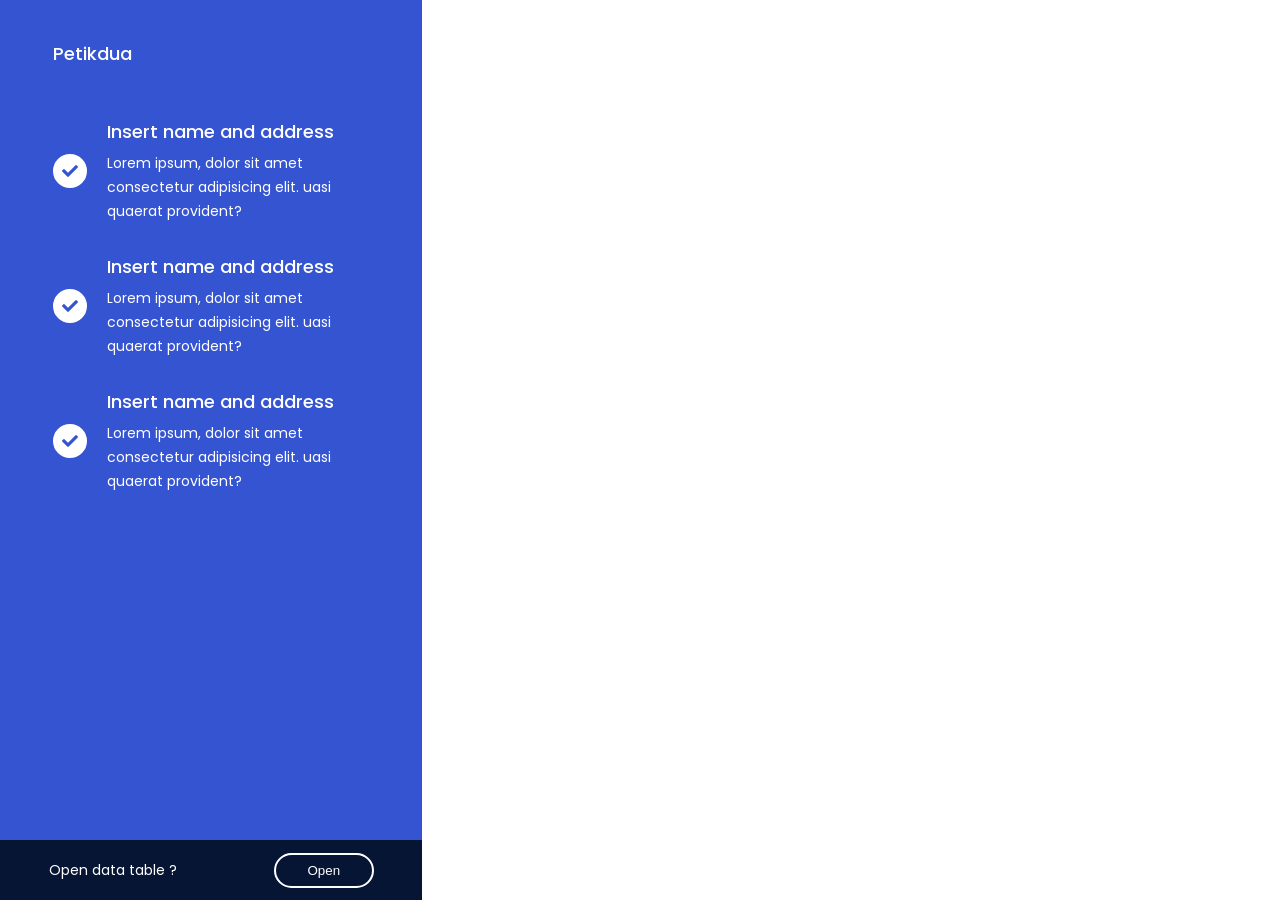
==== complete-data.html @ db5a9d05 "form html siap" ====
<!DOCTYPE html>
<html lang="en">

<head>
    <meta charset="UTF-8">
    <meta name="viewport" content="width=device-width, initial-scale=1.0">

    <link rel="stylesheet" href="assets/css/css-reset.css">
    <link rel="stylesheet" href="assets/fonts/font-awesome/css/all.min.css">
    <link rel="stylesheet" href="assets/scss/desktop-style.css">
    <link rel="stylesheet" href="assets/scss/tablet-style.css">
    <link rel="stylesheet" href="assets/scss/mobileLandscape-style.css">
    <link rel="stylesheet" href="assets/scss/mobile-style.css">
    <link rel="stylesheet" href="assets/js/aos/aos.css">

    <title>Complete Record - Petikdua</title>
</head>

<body class="completeData-page">

    <div class="completeData">

        <div class="complete-left">

            <div class="content">
                <h3>Petikdua</h3>

                <div class="line-proses">
                    <div class="item-group">
                        <div class="icon">
                            <div class="circle">
                                <i class="fa fa-check"></i>
                            </div>
                        </div>
                        <div class="text">
                            <h4>Insert name and address</h4>
                            <p>Lorem ipsum, dolor sit amet consectetur adipisicing elit. uasi quaerat provident?</p>
                        </div>
                    </div>
                    <div class="item-group">
                        <div class="icon">
                            <div class="circle">
                                <i class="fa fa-check"></i>
                            </div>
                        </div>
                        <div class="text">
                            <h4>Insert name and address</h4>
                            <p>Lorem ipsum, dolor sit amet consectetur adipisicing elit. uasi quaerat provident?</p>
                        </div>
                    </div>
                    <div class="item-group">
                        <div class="icon">
                            <div class="circle">
                                <i class="fa fa-check"></i>
                            </div>
                        </div>
                        <div class="text">
                            <h4>Insert name and address</h4>
                            <p>Lorem ipsum, dolor sit amet consectetur adipisicing elit. uasi quaerat provident?</p>
                        </div>
                    </div>
                </div>
            </div>

            <div class="footer">
                <div class="footer-text">
                    <h4>Open data table ?</h4>
                </div>
                <div class="footer-button">
                    <button>Open</button>
                </div>
            </div>
        </div>
        <div class="complete-right">
            <form class="container container2" action="" method="POST">
                <section class="form form-1">
                    <div class="content">
                        <div class="image">
                            <img src="./assets/images/start-form.png" alt="">
                        </div>
                        <h2>Launch Insert Form</h2>
                        <p>Lorem ipsum dolor sit amet consectetur adipisicing elit. Vitae alias accusantium atque
                            perspiciatis quae est veniam iusto laboriosam. Perspiciatis!</p>
                        <button class="btn-start">Get Start!</button>
                    </div>
                </section>

                <section class="form form-2">
                    <div class="content">
                        <h2>My Biodata</h2>
                        <p>Lorem ipsum dolor sit amet consectetur adipisicing elit. Perspiciatis!</p>

                        <div class="form-biodata">
                            <div class="row">
                                <div class="col-6">
                                    <div class="form-group">
                                        <label for="">First Name</label>
                                        <input type="text">
                                    </div>
                                </div>
                                <div class="col-6">
                                    <div class="form-group">
                                        <label for="">Last Name</label>
                                        <input type="text">
                                    </div>
                                </div>
                            </div>
                            <div class="row">
                                <div class="col-6">
                                    <div class="form-group">
                                        <label for="">University</label>
                                        <input type="text">
                                    </div>
                                </div>
                                <div class="col-6">
                                    <div class="form-group">
                                        <label for="">Major</label>
                                        <input type="text">
                                    </div>
                                </div>
                            </div>
                            <div class="row">
                                <div class="col-6">
                                    <div class="form-group">
                                        <label for="">Place of birth</label>
                                        <input type="text">
                                    </div>
                                </div>
                                <div class="col-6">
                                    <div class="form-group">
                                        <label for="">Date of birth</label>
                                        <input type="date">
                                    </div>
                                </div>
                            </div>
                            <div class="row">
                                <div class="col-6">
                                    <div class="form-group">
                                        <label for="">Gender</label>
                                        <select name="" id="">
                                            <option value="">Male</option>
                                            <option value="">Female</option>
                                        </select>
                                    </div>
                                </div>
                                <div class="col-6">
                                    <div class="form-group">
                                        <label for="">Zip Code</label>
                                        <input type="number">
                                    </div>
                                </div>
                            </div>
                            <div class="row">
                                <div class="col-12">
                                    <div class="form-group">
                                        <label for="">Address</label>
                                        <textarea name="" id="" cols="30" rows="4"></textarea>
                                    </div>
                                </div>
                            </div>
                        </div>
                    </div>
                </section>

                <section class="form form-1">
                    <div class="content">
                        <div class="image">
                            <img src="./assets/images/form-1.png" alt="">
                        </div>
                        <h2>Okey, Last Step!</h2>
                        <p>Lorem ipsum dolor sit amet consectetur adipisicing elit. Vitae alias accusantium atque
                            perspiciatis quae est veniam iusto laboriosam. Perspiciatis!</p>
                        <button class="btn-submit" name="submit">SUBMIT</button>
                    </div>
                </section>
            </form>
        </div>

    </div>

    <script src="assets/js/aos/aos.js"></script>
    <script>AOS.init()</script>
    <script src="assets/js/jquery-3.5.1.min.js"></script>
    <script src="assets/js/style.js"></script>
</body>

</html>
---- assets/fonts/font-awesome/css/all.min.css ----
.fa,
.fab,
.fad,
.fal,
.far,
.fas {
    -moz-osx-font-smoothing: grayscale;
    -webkit-font-smoothing: antialiased;
    display: inline-block;
    font-style: normal;
    font-variant: normal;
    text-rendering: auto;
    line-height: 1
}

.fa-lg {
    font-size: 1.33333em;
    line-height: .75em;
    vertical-align: -.0667em
}

.fa-xs {
    font-size: .75em
}

.fa-sm {
    font-size: .875em
}

.fa-1x {
    font-size: 1em
}

.fa-2x {
    font-size: 2em
}

.fa-3x {
    font-size: 3em
}

.fa-4x {
    font-size: 4em
}

.fa-5x {
    font-size: 5em
}

.fa-6x {
    font-size: 6em
}

.fa-7x {
    font-size: 7em
}

.fa-8x {
    font-size: 8em
}

.fa-9x {
    font-size: 9em
}

.fa-10x {
    font-size: 10em
}

.fa-fw {
    text-align: center;
    width: 1.25em
}

.fa-ul {
    list-style-type: none;
    margin-left: 2.5em;
    padding-left: 0
}

.fa-ul>li {
    position: relative
}

.fa-li {
    left: -2em;
    position: absolute;
    text-align: center;
    width: 2em;
    line-height: inherit
}

.fa-border {
    border: .08em solid #eee;
    border-radius: .1em;
    padding: .2em .25em .15em
}

.fa-pull-left {
    float: left
}

.fa-pull-right {
    float: right
}

.fa.fa-pull-left,
.fab.fa-pull-left,
.fal.fa-pull-left,
.far.fa-pull-left,
.fas.fa-pull-left {
    margin-right: .3em
}

.fa.fa-pull-right,
.fab.fa-pull-right,
.fal.fa-pull-right,
.far.fa-pull-right,
.fas.fa-pull-right {
    margin-left: .3em
}

.fa-spin {
    -webkit-animation: fa-spin 2s linear infinite;
    animation: fa-spin 2s linear infinite
}

.fa-pulse {
    -webkit-animation: fa-spin 1s steps(8) infinite;
    animation: fa-spin 1s steps(8) infinite
}

@-webkit-keyframes fa-spin {
    0% {
        -webkit-transform: rotate(0deg);
        transform: rotate(0deg)
    }

    to {
        -webkit-transform: rotate(1turn);
        transform: rotate(1turn)
    }
}

@keyframes fa-spin {
    0% {
        -webkit-transform: rotate(0deg);
        transform: rotate(0deg)
    }

    to {
        -webkit-transform: rotate(1turn);
        transform: rotate(1turn)
    }
}

.fa-rotate-90 {
    -ms-filter: "progid:DXImageTransform.Microsoft.BasicImage(rotation=1)";
    -webkit-transform: rotate(90deg);
    transform: rotate(90deg)
}

.fa-rotate-180 {
    -ms-filter: "progid:DXImageTransform.Microsoft.BasicImage(rotation=2)";
    -webkit-transform: rotate(180deg);
    transform: rotate(180deg)
}

.fa-rotate-270 {
    -ms-filter: "progid:DXImageTransform.Microsoft.BasicImage(rotation=3)";
    -webkit-transform: rotate(270deg);
    transform: rotate(270deg)
}

.fa-flip-horizontal {
    -ms-filter: "progid:DXImageTransform.Microsoft.BasicImage(rotation=0, mirror=1)";
    -webkit-transform: scaleX(-1);
    transform: scaleX(-1)
}

.fa-flip-vertical {
    -webkit-transform: scaleY(-1);
    transform: scaleY(-1)
}

.fa-flip-both,
.fa-flip-horizontal.fa-flip-vertical,
.fa-flip-vertical {
    -ms-filter: "progid:DXImageTransform.Microsoft.BasicImage(rotation=2, mirror=1)"
}

.fa-flip-both,
.fa-flip-horizontal.fa-flip-vertical {
    -webkit-transform: scale(-1);
    transform: scale(-1)
}

:root .fa-flip-both,
:root .fa-flip-horizontal,
:root .fa-flip-vertical,
:root .fa-rotate-90,
:root .fa-rotate-180,
:root .fa-rotate-270 {
    -webkit-filter: none;
    filter: none
}

.fa-stack {
    display: inline-block;
    height: 2em;
    line-height: 2em;
    position: relative;
    vertical-align: middle;
    width: 2.5em
}

.fa-stack-1x,
.fa-stack-2x {
    left: 0;
    position: absolute;
    text-align: center;
    width: 100%
}

.fa-stack-1x {
    line-height: inherit
}

.fa-stack-2x {
    font-size: 2em
}

.fa-inverse {
    color: #fff
}

.fa-500px:before {
    content: "\f26e"
}

.fa-accessible-icon:before {
    content: "\f368"
}

.fa-accusoft:before {
    content: "\f369"
}

.fa-acquisitions-incorporated:before {
    content: "\f6af"
}

.fa-ad:before {
    content: "\f641"
}

.fa-address-book:before {
    content: "\f2b9"
}

.fa-address-card:before {
    content: "\f2bb"
}

.fa-adjust:before {
    content: "\f042"
}

.fa-adn:before {
    content: "\f170"
}

.fa-adversal:before {
    content: "\f36a"
}

.fa-affiliatetheme:before {
    content: "\f36b"
}

.fa-air-freshener:before {
    content: "\f5d0"
}

.fa-airbnb:before {
    content: "\f834"
}

.fa-algolia:before {
    content: "\f36c"
}

.fa-align-center:before {
    content: "\f037"
}

.fa-align-justify:before {
    content: "\f039"
}

.fa-align-left:before {
    content: "\f036"
}

.fa-align-right:before {
    content: "\f038"
}

.fa-alipay:before {
    content: "\f642"
}

.fa-allergies:before {
    content: "\f461"
}

.fa-amazon:before {
    content: "\f270"
}

.fa-amazon-pay:before {
    content: "\f42c"
}

.fa-ambulance:before {
    content: "\f0f9"
}

.fa-american-sign-language-interpreting:before {
    content: "\f2a3"
}

.fa-amilia:before {
    content: "\f36d"
}

.fa-anchor:before {
    content: "\f13d"
}

.fa-android:before {
    content: "\f17b"
}

.fa-angellist:before {
    content: "\f209"
}

.fa-angle-double-down:before {
    content: "\f103"
}

.fa-angle-double-left:before {
    content: "\f100"
}

.fa-angle-double-right:before {
    content: "\f101"
}

.fa-angle-double-up:before {
    content: "\f102"
}

.fa-angle-down:before {
    content: "\f107"
}

.fa-angle-left:before {
    content: "\f104"
}

.fa-angle-right:before {
    content: "\f105"
}

.fa-angle-up:before {
    content: "\f106"
}

.fa-angry:before {
    content: "\f556"
}

.fa-angrycreative:before {
    content: "\f36e"
}

.fa-angular:before {
    content: "\f420"
}

.fa-ankh:before {
    content: "\f644"
}

.fa-app-store:before {
    content: "\f36f"
}

.fa-app-store-ios:before {
    content: "\f370"
}

.fa-apper:before {
    content: "\f371"
}

.fa-apple:before {
    content: "\f179"
}

.fa-apple-alt:before {
    content: "\f5d1"
}

.fa-apple-pay:before {
    content: "\f415"
}

.fa-archive:before {
    content: "\f187"
}

.fa-archway:before {
    content: "\f557"
}

.fa-arrow-alt-circle-down:before {
    content: "\f358"
}

.fa-arrow-alt-circle-left:before {
    content: "\f359"
}

.fa-arrow-alt-circle-right:before {
    content: "\f35a"
}

.fa-arrow-alt-circle-up:before {
    content: "\f35b"
}

.fa-arrow-circle-down:before {
    content: "\f0ab"
}

.fa-arrow-circle-left:before {
    content: "\f0a8"
}

.fa-arrow-circle-right:before {
    content: "\f0a9"
}

.fa-arrow-circle-up:before {
    content: "\f0aa"
}

.fa-arrow-down:before {
    content: "\f063"
}

.fa-arrow-left:before {
    content: "\f060"
}

.fa-arrow-right:before {
    content: "\f061"
}

.fa-arrow-up:before {
    content: "\f062"
}

.fa-arrows-alt:before {
    content: "\f0b2"
}

.fa-arrows-alt-h:before {
    content: "\f337"
}

.fa-arrows-alt-v:before {
    content: "\f338"
}

.fa-artstation:before {
    content: "\f77a"
}

.fa-assistive-listening-systems:before {
    content: "\f2a2"
}

.fa-asterisk:before {
    content: "\f069"
}

.fa-asymmetrik:before {
    content: "\f372"
}

.fa-at:before {
    content: "\f1fa"
}

.fa-atlas:before {
    content: "\f558"
}

.fa-atlassian:before {
    content: "\f77b"
}

.fa-atom:before {
    content: "\f5d2"
}

.fa-audible:before {
    content: "\f373"
}

.fa-audio-description:before {
    content: "\f29e"
}

.fa-autoprefixer:before {
    content: "\f41c"
}

.fa-avianex:before {
    content: "\f374"
}

.fa-aviato:before {
    content: "\f421"
}

.fa-award:before {
    content: "\f559"
}

.fa-aws:before {
    content: "\f375"
}

.fa-baby:before {
    content: "\f77c"
}

.fa-baby-carriage:before {
    content: "\f77d"
}

.fa-backspace:before {
    content: "\f55a"
}

.fa-backward:before {
    content: "\f04a"
}

.fa-bacon:before {
    content: "\f7e5"
}

.fa-bacteria:before {
    content: "\e059"
}

.fa-bacterium:before {
    content: "\e05a"
}

.fa-bahai:before {
    content: "\f666"
}

.fa-balance-scale:before {
    content: "\f24e"
}

.fa-balance-scale-left:before {
    content: "\f515"
}

.fa-balance-scale-right:before {
    content: "\f516"
}

.fa-ban:before {
    content: "\f05e"
}

.fa-band-aid:before {
    content: "\f462"
}

.fa-bandcamp:before {
    content: "\f2d5"
}

.fa-barcode:before {
    content: "\f02a"
}

.fa-bars:before {
    content: "\f0c9"
}

.fa-baseball-ball:before {
    content: "\f433"
}

.fa-basketball-ball:before {
    content: "\f434"
}

.fa-bath:before {
    content: "\f2cd"
}

.fa-battery-empty:before {
    content: "\f244"
}

.fa-battery-full:before {
    content: "\f240"
}

.fa-battery-half:before {
    content: "\f242"
}

.fa-battery-quarter:before {
    content: "\f243"
}

.fa-battery-three-quarters:before {
    content: "\f241"
}

.fa-battle-net:before {
    content: "\f835"
}

.fa-bed:before {
    content: "\f236"
}

.fa-beer:before {
    content: "\f0fc"
}

.fa-behance:before {
    content: "\f1b4"
}

.fa-behance-square:before {
    content: "\f1b5"
}

.fa-bell:before {
    content: "\f0f3"
}

.fa-bell-slash:before {
    content: "\f1f6"
}

.fa-bezier-curve:before {
    content: "\f55b"
}

.fa-bible:before {
    content: "\f647"
}

.fa-bicycle:before {
    content: "\f206"
}

.fa-biking:before {
    content: "\f84a"
}

.fa-bimobject:before {
    content: "\f378"
}

.fa-binoculars:before {
    content: "\f1e5"
}

.fa-biohazard:before {
    content: "\f780"
}

.fa-birthday-cake:before {
    content: "\f1fd"
}

.fa-bitbucket:before {
    content: "\f171"
}

.fa-bitcoin:before {
    content: "\f379"
}

.fa-bity:before {
    content: "\f37a"
}

.fa-black-tie:before {
    content: "\f27e"
}

.fa-blackberry:before {
    content: "\f37b"
}

.fa-blender:before {
    content: "\f517"
}

.fa-blender-phone:before {
    content: "\f6b6"
}

.fa-blind:before {
    content: "\f29d"
}

.fa-blog:before {
    content: "\f781"
}

.fa-blogger:before {
    content: "\f37c"
}

.fa-blogger-b:before {
    content: "\f37d"
}

.fa-bluetooth:before {
    content: "\f293"
}

.fa-bluetooth-b:before {
    content: "\f294"
}

.fa-bold:before {
    content: "\f032"
}

.fa-bolt:before {
    content: "\f0e7"
}

.fa-bomb:before {
    content: "\f1e2"
}

.fa-bone:before {
    content: "\f5d7"
}

.fa-bong:before {
    content: "\f55c"
}

.fa-book:before {
    content: "\f02d"
}

.fa-book-dead:before {
    content: "\f6b7"
}

.fa-book-medical:before {
    content: "\f7e6"
}

.fa-book-open:before {
    content: "\f518"
}

.fa-book-reader:before {
    content: "\f5da"
}

.fa-bookmark:before {
    content: "\f02e"
}

.fa-bootstrap:before {
    content: "\f836"
}

.fa-border-all:before {
    content: "\f84c"
}

.fa-border-none:before {
    content: "\f850"
}

.fa-border-style:before {
    content: "\f853"
}

.fa-bowling-ball:before {
    content: "\f436"
}

.fa-box:before {
    content: "\f466"
}

.fa-box-open:before {
    content: "\f49e"
}

.fa-box-tissue:before {
    content: "\e05b"
}

.fa-boxes:before {
    content: "\f468"
}

.fa-braille:before {
    content: "\f2a1"
}

.fa-brain:before {
    content: "\f5dc"
}

.fa-bread-slice:before {
    content: "\f7ec"
}

.fa-briefcase:before {
    content: "\f0b1"
}

.fa-briefcase-medical:before {
    content: "\f469"
}

.fa-broadcast-tower:before {
    content: "\f519"
}

.fa-broom:before {
    content: "\f51a"
}

.fa-brush:before {
    content: "\f55d"
}

.fa-btc:before {
    content: "\f15a"
}

.fa-buffer:before {
    content: "\f837"
}

.fa-bug:before {
    content: "\f188"
}

.fa-building:before {
    content: "\f1ad"
}

.fa-bullhorn:before {
    content: "\f0a1"
}

.fa-bullseye:before {
    content: "\f140"
}

.fa-burn:before {
    content: "\f46a"
}

.fa-buromobelexperte:before {
    content: "\f37f"
}

.fa-bus:before {
    content: "\f207"
}

.fa-bus-alt:before {
    content: "\f55e"
}

.fa-business-time:before {
    content: "\f64a"
}

.fa-buy-n-large:before {
    content: "\f8a6"
}

.fa-buysellads:before {
    content: "\f20d"
}

.fa-calculator:before {
    content: "\f1ec"
}

.fa-calendar:before {
    content: "\f133"
}

.fa-calendar-alt:before {
    content: "\f073"
}

.fa-calendar-check:before {
    content: "\f274"
}

.fa-calendar-day:before {
    content: "\f783"
}

.fa-calendar-minus:before {
    content: "\f272"
}

.fa-calendar-plus:before {
    content: "\f271"
}

.fa-calendar-times:before {
    content: "\f273"
}

.fa-calendar-week:before {
    content: "\f784"
}

.fa-camera:before {
    content: "\f030"
}

.fa-camera-retro:before {
    content: "\f083"
}

.fa-campground:before {
    content: "\f6bb"
}

.fa-canadian-maple-leaf:before {
    content: "\f785"
}

.fa-candy-cane:before {
    content: "\f786"
}

.fa-cannabis:before {
    content: "\f55f"
}

.fa-capsules:before {
    content: "\f46b"
}

.fa-car:before {
    content: "\f1b9"
}

.fa-car-alt:before {
    content: "\f5de"
}

.fa-car-battery:before {
    content: "\f5df"
}

.fa-car-crash:before {
    content: "\f5e1"
}

.fa-car-side:before {
    content: "\f5e4"
}

.fa-caravan:before {
    content: "\f8ff"
}

.fa-caret-down:before {
    content: "\f0d7"
}

.fa-caret-left:before {
    content: "\f0d9"
}

.fa-caret-right:before {
    content: "\f0da"
}

.fa-caret-square-down:before {
    content: "\f150"
}

.fa-caret-square-left:before {
    content: "\f191"
}

.fa-caret-square-right:before {
    content: "\f152"
}

.fa-caret-square-up:before {
    content: "\f151"
}

.fa-caret-up:before {
    content: "\f0d8"
}

.fa-carrot:before {
    content: "\f787"
}

.fa-cart-arrow-down:before {
    content: "\f218"
}

.fa-cart-plus:before {
    content: "\f217"
}

.fa-cash-register:before {
    content: "\f788"
}

.fa-cat:before {
    content: "\f6be"
}

.fa-cc-amazon-pay:before {
    content: "\f42d"
}

.fa-cc-amex:before {
    content: "\f1f3"
}

.fa-cc-apple-pay:before {
    content: "\f416"
}

.fa-cc-diners-club:before {
    content: "\f24c"
}

.fa-cc-discover:before {
    content: "\f1f2"
}

.fa-cc-jcb:before {
    content: "\f24b"
}

.fa-cc-mastercard:before {
    content: "\f1f1"
}

.fa-cc-paypal:before {
    content: "\f1f4"
}

.fa-cc-stripe:before {
    content: "\f1f5"
}

.fa-cc-visa:before {
    content: "\f1f0"
}

.fa-centercode:before {
    content: "\f380"
}

.fa-centos:before {
    content: "\f789"
}

.fa-certificate:before {
    content: "\f0a3"
}

.fa-chair:before {
    content: "\f6c0"
}

.fa-chalkboard:before {
    content: "\f51b"
}

.fa-chalkboard-teacher:before {
    content: "\f51c"
}

.fa-charging-station:before {
    content: "\f5e7"
}

.fa-chart-area:before {
    content: "\f1fe"
}

.fa-chart-bar:before {
    content: "\f080"
}

.fa-chart-line:before {
    content: "\f201"
}

.fa-chart-pie:before {
    content: "\f200"
}

.fa-check:before {
    content: "\f00c"
}

.fa-check-circle:before {
    content: "\f058"
}

.fa-check-double:before {
    content: "\f560"
}

.fa-check-square:before {
    content: "\f14a"
}

.fa-cheese:before {
    content: "\f7ef"
}

.fa-chess:before {
    content: "\f439"
}

.fa-chess-bishop:before {
    content: "\f43a"
}

.fa-chess-board:before {
    content: "\f43c"
}

.fa-chess-king:before {
    content: "\f43f"
}

.fa-chess-knight:before {
    content: "\f441"
}

.fa-chess-pawn:before {
    content: "\f443"
}

.fa-chess-queen:before {
    content: "\f445"
}

.fa-chess-rook:before {
    content: "\f447"
}

.fa-chevron-circle-down:before {
    content: "\f13a"
}

.fa-chevron-circle-left:before {
    content: "\f137"
}

.fa-chevron-circle-right:before {
    content: "\f138"
}

.fa-chevron-circle-up:before {
    content: "\f139"
}

.fa-chevron-down:before {
    content: "\f078"
}

.fa-chevron-left:before {
    content: "\f053"
}

.fa-chevron-right:before {
    content: "\f054"
}

.fa-chevron-up:before {
    content: "\f077"
}

.fa-child:before {
    content: "\f1ae"
}

.fa-chrome:before {
    content: "\f268"
}

.fa-chromecast:before {
    content: "\f838"
}

.fa-church:before {
    content: "\f51d"
}

.fa-circle:before {
    content: "\f111"
}

.fa-circle-notch:before {
    content: "\f1ce"
}

.fa-city:before {
    content: "\f64f"
}

.fa-clinic-medical:before {
    content: "\f7f2"
}

.fa-clipboard:before {
    content: "\f328"
}

.fa-clipboard-check:before {
    content: "\f46c"
}

.fa-clipboard-list:before {
    content: "\f46d"
}

.fa-clock:before {
    content: "\f017"
}

.fa-clone:before {
    content: "\f24d"
}

.fa-closed-captioning:before {
    content: "\f20a"
}

.fa-cloud:before {
    content: "\f0c2"
}

.fa-cloud-download-alt:before {
    content: "\f381"
}

.fa-cloud-meatball:before {
    content: "\f73b"
}

.fa-cloud-moon:before {
    content: "\f6c3"
}

.fa-cloud-moon-rain:before {
    content: "\f73c"
}

.fa-cloud-rain:before {
    content: "\f73d"
}

.fa-cloud-showers-heavy:before {
    content: "\f740"
}

.fa-cloud-sun:before {
    content: "\f6c4"
}

.fa-cloud-sun-rain:before {
    content: "\f743"
}

.fa-cloud-upload-alt:before {
    content: "\f382"
}

.fa-cloudflare:before {
    content: "\e07d"
}

.fa-cloudscale:before {
    content: "\f383"
}

.fa-cloudsmith:before {
    content: "\f384"
}

.fa-cloudversify:before {
    content: "\f385"
}

.fa-cocktail:before {
    content: "\f561"
}

.fa-code:before {
    content: "\f121"
}

.fa-code-branch:before {
    content: "\f126"
}

.fa-codepen:before {
    content: "\f1cb"
}

.fa-codiepie:before {
    content: "\f284"
}

.fa-coffee:before {
    content: "\f0f4"
}

.fa-cog:before {
    content: "\f013"
}

.fa-cogs:before {
    content: "\f085"
}

.fa-coins:before {
    content: "\f51e"
}

.fa-columns:before {
    content: "\f0db"
}

.fa-comment:before {
    content: "\f075"
}

.fa-comment-alt:before {
    content: "\f27a"
}

.fa-comment-dollar:before {
    content: "\f651"
}

.fa-comment-dots:before {
    content: "\f4ad"
}

.fa-comment-medical:before {
    content: "\f7f5"
}

.fa-comment-slash:before {
    content: "\f4b3"
}

.fa-comments:before {
    content: "\f086"
}

.fa-comments-dollar:before {
    content: "\f653"
}

.fa-compact-disc:before {
    content: "\f51f"
}

.fa-compass:before {
    content: "\f14e"
}

.fa-compress:before {
    content: "\f066"
}

.fa-compress-alt:before {
    content: "\f422"
}

.fa-compress-arrows-alt:before {
    content: "\f78c"
}

.fa-concierge-bell:before {
    content: "\f562"
}

.fa-confluence:before {
    content: "\f78d"
}

.fa-connectdevelop:before {
    content: "\f20e"
}

.fa-contao:before {
    content: "\f26d"
}

.fa-cookie:before {
    content: "\f563"
}

.fa-cookie-bite:before {
    content: "\f564"
}

.fa-copy:before {
    content: "\f0c5"
}

.fa-copyright:before {
    content: "\f1f9"
}

.fa-cotton-bureau:before {
    content: "\f89e"
}

.fa-couch:before {
    content: "\f4b8"
}

.fa-cpanel:before {
    content: "\f388"
}

.fa-creative-commons:before {
    content: "\f25e"
}

.fa-creative-commons-by:before {
    content: "\f4e7"
}

.fa-creative-commons-nc:before {
    content: "\f4e8"
}

.fa-creative-commons-nc-eu:before {
    content: "\f4e9"
}

.fa-creative-commons-nc-jp:before {
    content: "\f4ea"
}

.fa-creative-commons-nd:before {
    content: "\f4eb"
}

.fa-creative-commons-pd:before {
    content: "\f4ec"
}

.fa-creative-commons-pd-alt:before {
    content: "\f4ed"
}

.fa-creative-commons-remix:before {
    content: "\f4ee"
}

.fa-creative-commons-sa:before {
    content: "\f4ef"
}

.fa-creative-commons-sampling:before {
    content: "\f4f0"
}

.fa-creative-commons-sampling-plus:before {
    content: "\f4f1"
}

.fa-creative-commons-share:before {
    content: "\f4f2"
}

.fa-creative-commons-zero:before {
    content: "\f4f3"
}

.fa-credit-card:before {
    content: "\f09d"
}

.fa-critical-role:before {
    content: "\f6c9"
}

.fa-crop:before {
    content: "\f125"
}

.fa-crop-alt:before {
    content: "\f565"
}

.fa-cross:before {
    content: "\f654"
}

.fa-crosshairs:before {
    content: "\f05b"
}

.fa-crow:before {
    content: "\f520"
}

.fa-crown:before {
    content: "\f521"
}

.fa-crutch:before {
    content: "\f7f7"
}

.fa-css3:before {
    content: "\f13c"
}

.fa-css3-alt:before {
    content: "\f38b"
}

.fa-cube:before {
    content: "\f1b2"
}

.fa-cubes:before {
    content: "\f1b3"
}

.fa-cut:before {
    content: "\f0c4"
}

.fa-cuttlefish:before {
    content: "\f38c"
}

.fa-d-and-d:before {
    content: "\f38d"
}

.fa-d-and-d-beyond:before {
    content: "\f6ca"
}

.fa-dailymotion:before {
    content: "\e052"
}

.fa-dashcube:before {
    content: "\f210"
}

.fa-database:before {
    content: "\f1c0"
}

.fa-deaf:before {
    content: "\f2a4"
}

.fa-deezer:before {
    content: "\e077"
}

.fa-delicious:before {
    content: "\f1a5"
}

.fa-democrat:before {
    content: "\f747"
}

.fa-deploydog:before {
    content: "\f38e"
}

.fa-deskpro:before {
    content: "\f38f"
}

.fa-desktop:before {
    content: "\f108"
}

.fa-dev:before {
    content: "\f6cc"
}

.fa-deviantart:before {
    content: "\f1bd"
}

.fa-dharmachakra:before {
    content: "\f655"
}

.fa-dhl:before {
    content: "\f790"
}

.fa-diagnoses:before {
    content: "\f470"
}

.fa-diaspora:before {
    content: "\f791"
}

.fa-dice:before {
    content: "\f522"
}

.fa-dice-d20:before {
    content: "\f6cf"
}

.fa-dice-d6:before {
    content: "\f6d1"
}

.fa-dice-five:before {
    content: "\f523"
}

.fa-dice-four:before {
    content: "\f524"
}

.fa-dice-one:before {
    content: "\f525"
}

.fa-dice-six:before {
    content: "\f526"
}

.fa-dice-three:before {
    content: "\f527"
}

.fa-dice-two:before {
    content: "\f528"
}

.fa-digg:before {
    content: "\f1a6"
}

.fa-digital-ocean:before {
    content: "\f391"
}

.fa-digital-tachograph:before {
    content: "\f566"
}

.fa-directions:before {
    content: "\f5eb"
}

.fa-discord:before {
    content: "\f392"
}

.fa-discourse:before {
    content: "\f393"
}

.fa-disease:before {
    content: "\f7fa"
}

.fa-divide:before {
    content: "\f529"
}

.fa-dizzy:before {
    content: "\f567"
}

.fa-dna:before {
    content: "\f471"
}

.fa-dochub:before {
    content: "\f394"
}

.fa-docker:before {
    content: "\f395"
}

.fa-dog:before {
    content: "\f6d3"
}

.fa-dollar-sign:before {
    content: "\f155"
}

.fa-dolly:before {
    content: "\f472"
}

.fa-dolly-flatbed:before {
    content: "\f474"
}

.fa-donate:before {
    content: "\f4b9"
}

.fa-door-closed:before {
    content: "\f52a"
}

.fa-door-open:before {
    content: "\f52b"
}

.fa-dot-circle:before {
    content: "\f192"
}

.fa-dove:before {
    content: "\f4ba"
}

.fa-download:before {
    content: "\f019"
}

.fa-draft2digital:before {
    content: "\f396"
}

.fa-drafting-compass:before {
    content: "\f568"
}

.fa-dragon:before {
    content: "\f6d5"
}

.fa-draw-polygon:before {
    content: "\f5ee"
}

.fa-dribbble:before {
    content: "\f17d"
}

.fa-dribbble-square:before {
    content: "\f397"
}

.fa-dropbox:before {
    content: "\f16b"
}

.fa-drum:before {
    content: "\f569"
}

.fa-drum-steelpan:before {
    content: "\f56a"
}

.fa-drumstick-bite:before {
    content: "\f6d7"
}

.fa-drupal:before {
    content: "\f1a9"
}

.fa-dumbbell:before {
    content: "\f44b"
}

.fa-dumpster:before {
    content: "\f793"
}

.fa-dumpster-fire:before {
    content: "\f794"
}

.fa-dungeon:before {
    content: "\f6d9"
}

.fa-dyalog:before {
    content: "\f399"
}

.fa-earlybirds:before {
    content: "\f39a"
}

.fa-ebay:before {
    content: "\f4f4"
}

.fa-edge:before {
    content: "\f282"
}

.fa-edge-legacy:before {
    content: "\e078"
}

.fa-edit:before {
    content: "\f044"
}

.fa-egg:before {
    content: "\f7fb"
}

.fa-eject:before {
    content: "\f052"
}

.fa-elementor:before {
    content: "\f430"
}

.fa-ellipsis-h:before {
    content: "\f141"
}

.fa-ellipsis-v:before {
    content: "\f142"
}

.fa-ello:before {
    content: "\f5f1"
}

.fa-ember:before {
    content: "\f423"
}

.fa-empire:before {
    content: "\f1d1"
}

.fa-envelope:before {
    content: "\f0e0"
}

.fa-envelope-open:before {
    content: "\f2b6"
}

.fa-envelope-open-text:before {
    content: "\f658"
}

.fa-envelope-square:before {
    content: "\f199"
}

.fa-envira:before {
    content: "\f299"
}

.fa-equals:before {
    content: "\f52c"
}

.fa-eraser:before {
    content: "\f12d"
}

.fa-erlang:before {
    content: "\f39d"
}

.fa-ethereum:before {
    content: "\f42e"
}

.fa-ethernet:before {
    content: "\f796"
}

.fa-etsy:before {
    content: "\f2d7"
}

.fa-euro-sign:before {
    content: "\f153"
}

.fa-evernote:before {
    content: "\f839"
}

.fa-exchange-alt:before {
    content: "\f362"
}

.fa-exclamation:before {
    content: "\f12a"
}

.fa-exclamation-circle:before {
    content: "\f06a"
}

.fa-exclamation-triangle:before {
    content: "\f071"
}

.fa-expand:before {
    content: "\f065"
}

.fa-expand-alt:before {
    content: "\f424"
}

.fa-expand-arrows-alt:before {
    content: "\f31e"
}

.fa-expeditedssl:before {
    content: "\f23e"
}

.fa-external-link-alt:before {
    content: "\f35d"
}

.fa-external-link-square-alt:before {
    content: "\f360"
}

.fa-eye:before {
    content: "\f06e"
}

.fa-eye-dropper:before {
    content: "\f1fb"
}

.fa-eye-slash:before {
    content: "\f070"
}

.fa-facebook:before {
    content: "\f09a"
}

.fa-facebook-f:before {
    content: "\f39e"
}

.fa-facebook-messenger:before {
    content: "\f39f"
}

.fa-facebook-square:before {
    content: "\f082"
}

.fa-fan:before {
    content: "\f863"
}

.fa-fantasy-flight-games:before {
    content: "\f6dc"
}

.fa-fast-backward:before {
    content: "\f049"
}

.fa-fast-forward:before {
    content: "\f050"
}

.fa-faucet:before {
    content: "\e005"
}

.fa-fax:before {
    content: "\f1ac"
}

.fa-feather:before {
    content: "\f52d"
}

.fa-feather-alt:before {
    content: "\f56b"
}

.fa-fedex:before {
    content: "\f797"
}

.fa-fedora:before {
    content: "\f798"
}

.fa-female:before {
    content: "\f182"
}

.fa-fighter-jet:before {
    content: "\f0fb"
}

.fa-figma:before {
    content: "\f799"
}

.fa-file:before {
    content: "\f15b"
}

.fa-file-alt:before {
    content: "\f15c"
}

.fa-file-archive:before {
    content: "\f1c6"
}

.fa-file-audio:before {
    content: "\f1c7"
}

.fa-file-code:before {
    content: "\f1c9"
}

.fa-file-contract:before {
    content: "\f56c"
}

.fa-file-csv:before {
    content: "\f6dd"
}

.fa-file-download:before {
    content: "\f56d"
}

.fa-file-excel:before {
    content: "\f1c3"
}

.fa-file-export:before {
    content: "\f56e"
}

.fa-file-image:before {
    content: "\f1c5"
}

.fa-file-import:before {
    content: "\f56f"
}

.fa-file-invoice:before {
    content: "\f570"
}

.fa-file-invoice-dollar:before {
    content: "\f571"
}

.fa-file-medical:before {
    content: "\f477"
}

.fa-file-medical-alt:before {
    content: "\f478"
}

.fa-file-pdf:before {
    content: "\f1c1"
}

.fa-file-powerpoint:before {
    content: "\f1c4"
}

.fa-file-prescription:before {
    content: "\f572"
}

.fa-file-signature:before {
    content: "\f573"
}

.fa-file-upload:before {
    content: "\f574"
}

.fa-file-video:before {
    content: "\f1c8"
}

.fa-file-word:before {
    content: "\f1c2"
}

.fa-fill:before {
    content: "\f575"
}

.fa-fill-drip:before {
    content: "\f576"
}

.fa-film:before {
    content: "\f008"
}

.fa-filter:before {
    content: "\f0b0"
}

.fa-fingerprint:before {
    content: "\f577"
}

.fa-fire:before {
    content: "\f06d"
}

.fa-fire-alt:before {
    content: "\f7e4"
}

.fa-fire-extinguisher:before {
    content: "\f134"
}

.fa-firefox:before {
    content: "\f269"
}

.fa-firefox-browser:before {
    content: "\e007"
}

.fa-first-aid:before {
    content: "\f479"
}

.fa-first-order:before {
    content: "\f2b0"
}

.fa-first-order-alt:before {
    content: "\f50a"
}

.fa-firstdraft:before {
    content: "\f3a1"
}

.fa-fish:before {
    content: "\f578"
}

.fa-fist-raised:before {
    content: "\f6de"
}

.fa-flag:before {
    content: "\f024"
}

.fa-flag-checkered:before {
    content: "\f11e"
}

.fa-flag-usa:before {
    content: "\f74d"
}

.fa-flask:before {
    content: "\f0c3"
}

.fa-flickr:before {
    content: "\f16e"
}

.fa-flipboard:before {
    content: "\f44d"
}

.fa-flushed:before {
    content: "\f579"
}

.fa-fly:before {
    content: "\f417"
}

.fa-folder:before {
    content: "\f07b"
}

.fa-folder-minus:before {
    content: "\f65d"
}

.fa-folder-open:before {
    content: "\f07c"
}

.fa-folder-plus:before {
    content: "\f65e"
}

.fa-font:before {
    content: "\f031"
}

.fa-font-awesome:before {
    content: "\f2b4"
}

.fa-font-awesome-alt:before {
    content: "\f35c"
}

.fa-font-awesome-flag:before {
    content: "\f425"
}

.fa-font-awesome-logo-full:before {
    content: "\f4e6"
}

.fa-fonticons:before {
    content: "\f280"
}

.fa-fonticons-fi:before {
    content: "\f3a2"
}

.fa-football-ball:before {
    content: "\f44e"
}

.fa-fort-awesome:before {
    content: "\f286"
}

.fa-fort-awesome-alt:before {
    content: "\f3a3"
}

.fa-forumbee:before {
    content: "\f211"
}

.fa-forward:before {
    content: "\f04e"
}

.fa-foursquare:before {
    content: "\f180"
}

.fa-free-code-camp:before {
    content: "\f2c5"
}

.fa-freebsd:before {
    content: "\f3a4"
}

.fa-frog:before {
    content: "\f52e"
}

.fa-frown:before {
    content: "\f119"
}

.fa-frown-open:before {
    content: "\f57a"
}

.fa-fulcrum:before {
    content: "\f50b"
}

.fa-funnel-dollar:before {
    content: "\f662"
}

.fa-futbol:before {
    content: "\f1e3"
}

.fa-galactic-republic:before {
    content: "\f50c"
}

.fa-galactic-senate:before {
    content: "\f50d"
}

.fa-gamepad:before {
    content: "\f11b"
}

.fa-gas-pump:before {
    content: "\f52f"
}

.fa-gavel:before {
    content: "\f0e3"
}

.fa-gem:before {
    content: "\f3a5"
}

.fa-genderless:before {
    content: "\f22d"
}

.fa-get-pocket:before {
    content: "\f265"
}

.fa-gg:before {
    content: "\f260"
}

.fa-gg-circle:before {
    content: "\f261"
}

.fa-ghost:before {
    content: "\f6e2"
}

.fa-gift:before {
    content: "\f06b"
}

.fa-gifts:before {
    content: "\f79c"
}

.fa-git:before {
    content: "\f1d3"
}

.fa-git-alt:before {
    content: "\f841"
}

.fa-git-square:before {
    content: "\f1d2"
}

.fa-github:before {
    content: "\f09b"
}

.fa-github-alt:before {
    content: "\f113"
}

.fa-github-square:before {
    content: "\f092"
}

.fa-gitkraken:before {
    content: "\f3a6"
}

.fa-gitlab:before {
    content: "\f296"
}

.fa-gitter:before {
    content: "\f426"
}

.fa-glass-cheers:before {
    content: "\f79f"
}

.fa-glass-martini:before {
    content: "\f000"
}

.fa-glass-martini-alt:before {
    content: "\f57b"
}

.fa-glass-whiskey:before {
    content: "\f7a0"
}

.fa-glasses:before {
    content: "\f530"
}

.fa-glide:before {
    content: "\f2a5"
}

.fa-glide-g:before {
    content: "\f2a6"
}

.fa-globe:before {
    content: "\f0ac"
}

.fa-globe-africa:before {
    content: "\f57c"
}

.fa-globe-americas:before {
    content: "\f57d"
}

.fa-globe-asia:before {
    content: "\f57e"
}

.fa-globe-europe:before {
    content: "\f7a2"
}

.fa-gofore:before {
    content: "\f3a7"
}

.fa-golf-ball:before {
    content: "\f450"
}

.fa-goodreads:before {
    content: "\f3a8"
}

.fa-goodreads-g:before {
    content: "\f3a9"
}

.fa-google:before {
    content: "\f1a0"
}

.fa-google-drive:before {
    content: "\f3aa"
}

.fa-google-pay:before {
    content: "\e079"
}

.fa-google-play:before {
    content: "\f3ab"
}

.fa-google-plus:before {
    content: "\f2b3"
}

.fa-google-plus-g:before {
    content: "\f0d5"
}

.fa-google-plus-square:before {
    content: "\f0d4"
}

.fa-google-wallet:before {
    content: "\f1ee"
}

.fa-gopuram:before {
    content: "\f664"
}

.fa-graduation-cap:before {
    content: "\f19d"
}

.fa-gratipay:before {
    content: "\f184"
}

.fa-grav:before {
    content: "\f2d6"
}

.fa-greater-than:before {
    content: "\f531"
}

.fa-greater-than-equal:before {
    content: "\f532"
}

.fa-grimace:before {
    content: "\f57f"
}

.fa-grin:before {
    content: "\f580"
}

.fa-grin-alt:before {
    content: "\f581"
}

.fa-grin-beam:before {
    content: "\f582"
}

.fa-grin-beam-sweat:before {
    content: "\f583"
}

.fa-grin-hearts:before {
    content: "\f584"
}

.fa-grin-squint:before {
    content: "\f585"
}

.fa-grin-squint-tears:before {
    content: "\f586"
}

.fa-grin-stars:before {
    content: "\f587"
}

.fa-grin-tears:before {
    content: "\f588"
}

.fa-grin-tongue:before {
    content: "\f589"
}

.fa-grin-tongue-squint:before {
    content: "\f58a"
}

.fa-grin-tongue-wink:before {
    content: "\f58b"
}

.fa-grin-wink:before {
    content: "\f58c"
}

.fa-grip-horizontal:before {
    content: "\f58d"
}

.fa-grip-lines:before {
    content: "\f7a4"
}

.fa-grip-lines-vertical:before {
    content: "\f7a5"
}

.fa-grip-vertical:before {
    content: "\f58e"
}

.fa-gripfire:before {
    content: "\f3ac"
}

.fa-grunt:before {
    content: "\f3ad"
}

.fa-guilded:before {
    content: "\e07e"
}

.fa-guitar:before {
    content: "\f7a6"
}

.fa-gulp:before {
    content: "\f3ae"
}

.fa-h-square:before {
    content: "\f0fd"
}

.fa-hacker-news:before {
    content: "\f1d4"
}

.fa-hacker-news-square:before {
    content: "\f3af"
}

.fa-hackerrank:before {
    content: "\f5f7"
}

.fa-hamburger:before {
    content: "\f805"
}

.fa-hammer:before {
    content: "\f6e3"
}

.fa-hamsa:before {
    content: "\f665"
}

.fa-hand-holding:before {
    content: "\f4bd"
}

.fa-hand-holding-heart:before {
    content: "\f4be"
}

.fa-hand-holding-medical:before {
    content: "\e05c"
}

.fa-hand-holding-usd:before {
    content: "\f4c0"
}

.fa-hand-holding-water:before {
    content: "\f4c1"
}

.fa-hand-lizard:before {
    content: "\f258"
}

.fa-hand-middle-finger:before {
    content: "\f806"
}

.fa-hand-paper:before {
    content: "\f256"
}

.fa-hand-peace:before {
    content: "\f25b"
}

.fa-hand-point-down:before {
    content: "\f0a7"
}

.fa-hand-point-left:before {
    content: "\f0a5"
}

.fa-hand-point-right:before {
    content: "\f0a4"
}

.fa-hand-point-up:before {
    content: "\f0a6"
}

.fa-hand-pointer:before {
    content: "\f25a"
}

.fa-hand-rock:before {
    content: "\f255"
}

.fa-hand-scissors:before {
    content: "\f257"
}

.fa-hand-sparkles:before {
    content: "\e05d"
}

.fa-hand-spock:before {
    content: "\f259"
}

.fa-hands:before {
    content: "\f4c2"
}

.fa-hands-helping:before {
    content: "\f4c4"
}

.fa-hands-wash:before {
    content: "\e05e"
}

.fa-handshake:before {
    content: "\f2b5"
}

.fa-handshake-alt-slash:before {
    content: "\e05f"
}

.fa-handshake-slash:before {
    content: "\e060"
}

.fa-hanukiah:before {
    content: "\f6e6"
}

.fa-hard-hat:before {
    content: "\f807"
}

.fa-hashtag:before {
    content: "\f292"
}

.fa-hat-cowboy:before {
    content: "\f8c0"
}

.fa-hat-cowboy-side:before {
    content: "\f8c1"
}

.fa-hat-wizard:before {
    content: "\f6e8"
}

.fa-hdd:before {
    content: "\f0a0"
}

.fa-head-side-cough:before {
    content: "\e061"
}

.fa-head-side-cough-slash:before {
    content: "\e062"
}

.fa-head-side-mask:before {
    content: "\e063"
}

.fa-head-side-virus:before {
    content: "\e064"
}

.fa-heading:before {
    content: "\f1dc"
}

.fa-headphones:before {
    content: "\f025"
}

.fa-headphones-alt:before {
    content: "\f58f"
}

.fa-headset:before {
    content: "\f590"
}

.fa-heart:before {
    content: "\f004"
}

.fa-heart-broken:before {
    content: "\f7a9"
}

.fa-heartbeat:before {
    content: "\f21e"
}

.fa-helicopter:before {
    content: "\f533"
}

.fa-highlighter:before {
    content: "\f591"
}

.fa-hiking:before {
    content: "\f6ec"
}

.fa-hippo:before {
    content: "\f6ed"
}

.fa-hips:before {
    content: "\f452"
}

.fa-hire-a-helper:before {
    content: "\f3b0"
}

.fa-history:before {
    content: "\f1da"
}

.fa-hive:before {
    content: "\e07f"
}

.fa-hockey-puck:before {
    content: "\f453"
}

.fa-holly-berry:before {
    content: "\f7aa"
}

.fa-home:before {
    content: "\f015"
}

.fa-hooli:before {
    content: "\f427"
}

.fa-hornbill:before {
    content: "\f592"
}

.fa-horse:before {
    content: "\f6f0"
}

.fa-horse-head:before {
    content: "\f7ab"
}

.fa-hospital:before {
    content: "\f0f8"
}

.fa-hospital-alt:before {
    content: "\f47d"
}

.fa-hospital-symbol:before {
    content: "\f47e"
}

.fa-hospital-user:before {
    content: "\f80d"
}

.fa-hot-tub:before {
    content: "\f593"
}

.fa-hotdog:before {
    content: "\f80f"
}

.fa-hotel:before {
    content: "\f594"
}

.fa-hotjar:before {
    content: "\f3b1"
}

.fa-hourglass:before {
    content: "\f254"
}

.fa-hourglass-end:before {
    content: "\f253"
}

.fa-hourglass-half:before {
    content: "\f252"
}

.fa-hourglass-start:before {
    content: "\f251"
}

.fa-house-damage:before {
    content: "\f6f1"
}

.fa-house-user:before {
    content: "\e065"
}

.fa-houzz:before {
    content: "\f27c"
}

.fa-hryvnia:before {
    content: "\f6f2"
}

.fa-html5:before {
    content: "\f13b"
}

.fa-hubspot:before {
    content: "\f3b2"
}

.fa-i-cursor:before {
    content: "\f246"
}

.fa-ice-cream:before {
    content: "\f810"
}

.fa-icicles:before {
    content: "\f7ad"
}

.fa-icons:before {
    content: "\f86d"
}

.fa-id-badge:before {
    content: "\f2c1"
}

.fa-id-card:before {
    content: "\f2c2"
}

.fa-id-card-alt:before {
    content: "\f47f"
}

.fa-ideal:before {
    content: "\e013"
}

.fa-igloo:before {
    content: "\f7ae"
}

.fa-image:before {
    content: "\f03e"
}

.fa-images:before {
    content: "\f302"
}

.fa-imdb:before {
    content: "\f2d8"
}

.fa-inbox:before {
    content: "\f01c"
}

.fa-indent:before {
    content: "\f03c"
}

.fa-industry:before {
    content: "\f275"
}

.fa-infinity:before {
    content: "\f534"
}

.fa-info:before {
    content: "\f129"
}

.fa-info-circle:before {
    content: "\f05a"
}

.fa-innosoft:before {
    content: "\e080"
}

.fa-instagram:before {
    content: "\f16d"
}

.fa-instagram-square:before {
    content: "\e055"
}

.fa-instalod:before {
    content: "\e081"
}

.fa-intercom:before {
    content: "\f7af"
}

.fa-internet-explorer:before {
    content: "\f26b"
}

.fa-invision:before {
    content: "\f7b0"
}

.fa-ioxhost:before {
    content: "\f208"
}

.fa-italic:before {
    content: "\f033"
}

.fa-itch-io:before {
    content: "\f83a"
}

.fa-itunes:before {
    content: "\f3b4"
}

.fa-itunes-note:before {
    content: "\f3b5"
}

.fa-java:before {
    content: "\f4e4"
}

.fa-jedi:before {
    content: "\f669"
}

.fa-jedi-order:before {
    content: "\f50e"
}

.fa-jenkins:before {
    content: "\f3b6"
}

.fa-jira:before {
    content: "\f7b1"
}

.fa-joget:before {
    content: "\f3b7"
}

.fa-joint:before {
    content: "\f595"
}

.fa-joomla:before {
    content: "\f1aa"
}

.fa-journal-whills:before {
    content: "\f66a"
}

.fa-js:before {
    content: "\f3b8"
}

.fa-js-square:before {
    content: "\f3b9"
}

.fa-jsfiddle:before {
    content: "\f1cc"
}

.fa-kaaba:before {
    content: "\f66b"
}

.fa-kaggle:before {
    content: "\f5fa"
}

.fa-key:before {
    content: "\f084"
}

.fa-keybase:before {
    content: "\f4f5"
}

.fa-keyboard:before {
    content: "\f11c"
}

.fa-keycdn:before {
    content: "\f3ba"
}

.fa-khanda:before {
    content: "\f66d"
}

.fa-kickstarter:before {
    content: "\f3bb"
}

.fa-kickstarter-k:before {
    content: "\f3bc"
}

.fa-kiss:before {
    content: "\f596"
}

.fa-kiss-beam:before {
    content: "\f597"
}

.fa-kiss-wink-heart:before {
    content: "\f598"
}

.fa-kiwi-bird:before {
    content: "\f535"
}

.fa-korvue:before {
    content: "\f42f"
}

.fa-landmark:before {
    content: "\f66f"
}

.fa-language:before {
    content: "\f1ab"
}

.fa-laptop:before {
    content: "\f109"
}

.fa-laptop-code:before {
    content: "\f5fc"
}

.fa-laptop-house:before {
    content: "\e066"
}

.fa-laptop-medical:before {
    content: "\f812"
}

.fa-laravel:before {
    content: "\f3bd"
}

.fa-lastfm:before {
    content: "\f202"
}

.fa-lastfm-square:before {
    content: "\f203"
}

.fa-laugh:before {
    content: "\f599"
}

.fa-laugh-beam:before {
    content: "\f59a"
}

.fa-laugh-squint:before {
    content: "\f59b"
}

.fa-laugh-wink:before {
    content: "\f59c"
}

.fa-layer-group:before {
    content: "\f5fd"
}

.fa-leaf:before {
    content: "\f06c"
}

.fa-leanpub:before {
    content: "\f212"
}

.fa-lemon:before {
    content: "\f094"
}

.fa-less:before {
    content: "\f41d"
}

.fa-less-than:before {
    content: "\f536"
}

.fa-less-than-equal:before {
    content: "\f537"
}

.fa-level-down-alt:before {
    content: "\f3be"
}

.fa-level-up-alt:before {
    content: "\f3bf"
}

.fa-life-ring:before {
    content: "\f1cd"
}

.fa-lightbulb:before {
    content: "\f0eb"
}

.fa-line:before {
    content: "\f3c0"
}

.fa-link:before {
    content: "\f0c1"
}

.fa-linkedin:before {
    content: "\f08c"
}

.fa-linkedin-in:before {
    content: "\f0e1"
}

.fa-linode:before {
    content: "\f2b8"
}

.fa-linux:before {
    content: "\f17c"
}

.fa-lira-sign:before {
    content: "\f195"
}

.fa-list:before {
    content: "\f03a"
}

.fa-list-alt:before {
    content: "\f022"
}

.fa-list-ol:before {
    content: "\f0cb"
}

.fa-list-ul:before {
    content: "\f0ca"
}

.fa-location-arrow:before {
    content: "\f124"
}

.fa-lock:before {
    content: "\f023"
}

.fa-lock-open:before {
    content: "\f3c1"
}

.fa-long-arrow-alt-down:before {
    content: "\f309"
}

.fa-long-arrow-alt-left:before {
    content: "\f30a"
}

.fa-long-arrow-alt-right:before {
    content: "\f30b"
}

.fa-long-arrow-alt-up:before {
    content: "\f30c"
}

.fa-low-vision:before {
    content: "\f2a8"
}

.fa-luggage-cart:before {
    content: "\f59d"
}

.fa-lungs:before {
    content: "\f604"
}

.fa-lungs-virus:before {
    content: "\e067"
}

.fa-lyft:before {
    content: "\f3c3"
}

.fa-magento:before {
    content: "\f3c4"
}

.fa-magic:before {
    content: "\f0d0"
}

.fa-magnet:before {
    content: "\f076"
}

.fa-mail-bulk:before {
    content: "\f674"
}

.fa-mailchimp:before {
    content: "\f59e"
}

.fa-male:before {
    content: "\f183"
}

.fa-mandalorian:before {
    content: "\f50f"
}

.fa-map:before {
    content: "\f279"
}

.fa-map-marked:before {
    content: "\f59f"
}

.fa-map-marked-alt:before {
    content: "\f5a0"
}

.fa-map-marker:before {
    content: "\f041"
}

.fa-map-marker-alt:before {
    content: "\f3c5"
}

.fa-map-pin:before {
    content: "\f276"
}

.fa-map-signs:before {
    content: "\f277"
}

.fa-markdown:before {
    content: "\f60f"
}

.fa-marker:before {
    content: "\f5a1"
}

.fa-mars:before {
    content: "\f222"
}

.fa-mars-double:before {
    content: "\f227"
}

.fa-mars-stroke:before {
    content: "\f229"
}

.fa-mars-stroke-h:before {
    content: "\f22b"
}

.fa-mars-stroke-v:before {
    content: "\f22a"
}

.fa-mask:before {
    content: "\f6fa"
}

.fa-mastodon:before {
    content: "\f4f6"
}

.fa-maxcdn:before {
    content: "\f136"
}

.fa-mdb:before {
    content: "\f8ca"
}

.fa-medal:before {
    content: "\f5a2"
}

.fa-medapps:before {
    content: "\f3c6"
}

.fa-medium:before {
    content: "\f23a"
}

.fa-medium-m:before {
    content: "\f3c7"
}

.fa-medkit:before {
    content: "\f0fa"
}

.fa-medrt:before {
    content: "\f3c8"
}

.fa-meetup:before {
    content: "\f2e0"
}

.fa-megaport:before {
    content: "\f5a3"
}

.fa-meh:before {
    content: "\f11a"
}

.fa-meh-blank:before {
    content: "\f5a4"
}

.fa-meh-rolling-eyes:before {
    content: "\f5a5"
}

.fa-memory:before {
    content: "\f538"
}

.fa-mendeley:before {
    content: "\f7b3"
}

.fa-menorah:before {
    content: "\f676"
}

.fa-mercury:before {
    content: "\f223"
}

.fa-meteor:before {
    content: "\f753"
}

.fa-microblog:before {
    content: "\e01a"
}

.fa-microchip:before {
    content: "\f2db"
}

.fa-microphone:before {
    content: "\f130"
}

.fa-microphone-alt:before {
    content: "\f3c9"
}

.fa-microphone-alt-slash:before {
    content: "\f539"
}

.fa-microphone-slash:before {
    content: "\f131"
}

.fa-microscope:before {
    content: "\f610"
}

.fa-microsoft:before {
    content: "\f3ca"
}

.fa-minus:before {
    content: "\f068"
}

.fa-minus-circle:before {
    content: "\f056"
}

.fa-minus-square:before {
    content: "\f146"
}

.fa-mitten:before {
    content: "\f7b5"
}

.fa-mix:before {
    content: "\f3cb"
}

.fa-mixcloud:before {
    content: "\f289"
}

.fa-mixer:before {
    content: "\e056"
}

.fa-mizuni:before {
    content: "\f3cc"
}

.fa-mobile:before {
    content: "\f10b"
}

.fa-mobile-alt:before {
    content: "\f3cd"
}

.fa-modx:before {
    content: "\f285"
}

.fa-monero:before {
    content: "\f3d0"
}

.fa-money-bill:before {
    content: "\f0d6"
}

.fa-money-bill-alt:before {
    content: "\f3d1"
}

.fa-money-bill-wave:before {
    content: "\f53a"
}

.fa-money-bill-wave-alt:before {
    content: "\f53b"
}

.fa-money-check:before {
    content: "\f53c"
}

.fa-money-check-alt:before {
    content: "\f53d"
}

.fa-monument:before {
    content: "\f5a6"
}

.fa-moon:before {
    content: "\f186"
}

.fa-mortar-pestle:before {
    content: "\f5a7"
}

.fa-mosque:before {
    content: "\f678"
}

.fa-motorcycle:before {
    content: "\f21c"
}

.fa-mountain:before {
    content: "\f6fc"
}

.fa-mouse:before {
    content: "\f8cc"
}

.fa-mouse-pointer:before {
    content: "\f245"
}

.fa-mug-hot:before {
    content: "\f7b6"
}

.fa-music:before {
    content: "\f001"
}

.fa-napster:before {
    content: "\f3d2"
}

.fa-neos:before {
    content: "\f612"
}

.fa-network-wired:before {
    content: "\f6ff"
}

.fa-neuter:before {
    content: "\f22c"
}

.fa-newspaper:before {
    content: "\f1ea"
}

.fa-nimblr:before {
    content: "\f5a8"
}

.fa-node:before {
    content: "\f419"
}

.fa-node-js:before {
    content: "\f3d3"
}

.fa-not-equal:before {
    content: "\f53e"
}

.fa-notes-medical:before {
    content: "\f481"
}

.fa-npm:before {
    content: "\f3d4"
}

.fa-ns8:before {
    content: "\f3d5"
}

.fa-nutritionix:before {
    content: "\f3d6"
}

.fa-object-group:before {
    content: "\f247"
}

.fa-object-ungroup:before {
    content: "\f248"
}

.fa-octopus-deploy:before {
    content: "\e082"
}

.fa-odnoklassniki:before {
    content: "\f263"
}

.fa-odnoklassniki-square:before {
    content: "\f264"
}

.fa-oil-can:before {
    content: "\f613"
}

.fa-old-republic:before {
    content: "\f510"
}

.fa-om:before {
    content: "\f679"
}

.fa-opencart:before {
    content: "\f23d"
}

.fa-openid:before {
    content: "\f19b"
}

.fa-opera:before {
    content: "\f26a"
}

.fa-optin-monster:before {
    content: "\f23c"
}

.fa-orcid:before {
    content: "\f8d2"
}

.fa-osi:before {
    content: "\f41a"
}

.fa-otter:before {
    content: "\f700"
}

.fa-outdent:before {
    content: "\f03b"
}

.fa-page4:before {
    content: "\f3d7"
}

.fa-pagelines:before {
    content: "\f18c"
}

.fa-pager:before {
    content: "\f815"
}

.fa-paint-brush:before {
    content: "\f1fc"
}

.fa-paint-roller:before {
    content: "\f5aa"
}

.fa-palette:before {
    content: "\f53f"
}

.fa-palfed:before {
    content: "\f3d8"
}

.fa-pallet:before {
    content: "\f482"
}

.fa-paper-plane:before {
    content: "\f1d8"
}

.fa-paperclip:before {
    content: "\f0c6"
}

.fa-parachute-box:before {
    content: "\f4cd"
}

.fa-paragraph:before {
    content: "\f1dd"
}

.fa-parking:before {
    content: "\f540"
}

.fa-passport:before {
    content: "\f5ab"
}

.fa-pastafarianism:before {
    content: "\f67b"
}

.fa-paste:before {
    content: "\f0ea"
}

.fa-patreon:before {
    content: "\f3d9"
}

.fa-pause:before {
    content: "\f04c"
}

.fa-pause-circle:before {
    content: "\f28b"
}

.fa-paw:before {
    content: "\f1b0"
}

.fa-paypal:before {
    content: "\f1ed"
}

.fa-peace:before {
    content: "\f67c"
}

.fa-pen:before {
    content: "\f304"
}

.fa-pen-alt:before {
    content: "\f305"
}

.fa-pen-fancy:before {
    content: "\f5ac"
}

.fa-pen-nib:before {
    content: "\f5ad"
}

.fa-pen-square:before {
    content: "\f14b"
}

.fa-pencil-alt:before {
    content: "\f303"
}

.fa-pencil-ruler:before {
    content: "\f5ae"
}

.fa-penny-arcade:before {
    content: "\f704"
}

.fa-people-arrows:before {
    content: "\e068"
}

.fa-people-carry:before {
    content: "\f4ce"
}

.fa-pepper-hot:before {
    content: "\f816"
}

.fa-perbyte:before {
    content: "\e083"
}

.fa-percent:before {
    content: "\f295"
}

.fa-percentage:before {
    content: "\f541"
}

.fa-periscope:before {
    content: "\f3da"
}

.fa-person-booth:before {
    content: "\f756"
}

.fa-phabricator:before {
    content: "\f3db"
}

.fa-phoenix-framework:before {
    content: "\f3dc"
}

.fa-phoenix-squadron:before {
    content: "\f511"
}

.fa-phone:before {
    content: "\f095"
}

.fa-phone-alt:before {
    content: "\f879"
}

.fa-phone-slash:before {
    content: "\f3dd"
}

.fa-phone-square:before {
    content: "\f098"
}

.fa-phone-square-alt:before {
    content: "\f87b"
}

.fa-phone-volume:before {
    content: "\f2a0"
}

.fa-photo-video:before {
    content: "\f87c"
}

.fa-php:before {
    content: "\f457"
}

.fa-pied-piper:before {
    content: "\f2ae"
}

.fa-pied-piper-alt:before {
    content: "\f1a8"
}

.fa-pied-piper-hat:before {
    content: "\f4e5"
}

.fa-pied-piper-pp:before {
    content: "\f1a7"
}

.fa-pied-piper-square:before {
    content: "\e01e"
}

.fa-piggy-bank:before {
    content: "\f4d3"
}

.fa-pills:before {
    content: "\f484"
}

.fa-pinterest:before {
    content: "\f0d2"
}

.fa-pinterest-p:before {
    content: "\f231"
}

.fa-pinterest-square:before {
    content: "\f0d3"
}

.fa-pizza-slice:before {
    content: "\f818"
}

.fa-place-of-worship:before {
    content: "\f67f"
}

.fa-plane:before {
    content: "\f072"
}

.fa-plane-arrival:before {
    content: "\f5af"
}

.fa-plane-departure:before {
    content: "\f5b0"
}

.fa-plane-slash:before {
    content: "\e069"
}

.fa-play:before {
    content: "\f04b"
}

.fa-play-circle:before {
    content: "\f144"
}

.fa-playstation:before {
    content: "\f3df"
}

.fa-plug:before {
    content: "\f1e6"
}

.fa-plus:before {
    content: "\f067"
}

.fa-plus-circle:before {
    content: "\f055"
}

.fa-plus-square:before {
    content: "\f0fe"
}

.fa-podcast:before {
    content: "\f2ce"
}

.fa-poll:before {
    content: "\f681"
}

.fa-poll-h:before {
    content: "\f682"
}

.fa-poo:before {
    content: "\f2fe"
}

.fa-poo-storm:before {
    content: "\f75a"
}

.fa-poop:before {
    content: "\f619"
}

.fa-portrait:before {
    content: "\f3e0"
}

.fa-pound-sign:before {
    content: "\f154"
}

.fa-power-off:before {
    content: "\f011"
}

.fa-pray:before {
    content: "\f683"
}

.fa-praying-hands:before {
    content: "\f684"
}

.fa-prescription:before {
    content: "\f5b1"
}

.fa-prescription-bottle:before {
    content: "\f485"
}

.fa-prescription-bottle-alt:before {
    content: "\f486"
}

.fa-print:before {
    content: "\f02f"
}

.fa-procedures:before {
    content: "\f487"
}

.fa-product-hunt:before {
    content: "\f288"
}

.fa-project-diagram:before {
    content: "\f542"
}

.fa-pump-medical:before {
    content: "\e06a"
}

.fa-pump-soap:before {
    content: "\e06b"
}

.fa-pushed:before {
    content: "\f3e1"
}

.fa-puzzle-piece:before {
    content: "\f12e"
}

.fa-python:before {
    content: "\f3e2"
}

.fa-qq:before {
    content: "\f1d6"
}

.fa-qrcode:before {
    content: "\f029"
}

.fa-question:before {
    content: "\f128"
}

.fa-question-circle:before {
    content: "\f059"
}

.fa-quidditch:before {
    content: "\f458"
}

.fa-quinscape:before {
    content: "\f459"
}

.fa-quora:before {
    content: "\f2c4"
}

.fa-quote-left:before {
    content: "\f10d"
}

.fa-quote-right:before {
    content: "\f10e"
}

.fa-quran:before {
    content: "\f687"
}

.fa-r-project:before {
    content: "\f4f7"
}

.fa-radiation:before {
    content: "\f7b9"
}

.fa-radiation-alt:before {
    content: "\f7ba"
}

.fa-rainbow:before {
    content: "\f75b"
}

.fa-random:before {
    content: "\f074"
}

.fa-raspberry-pi:before {
    content: "\f7bb"
}

.fa-ravelry:before {
    content: "\f2d9"
}

.fa-react:before {
    content: "\f41b"
}

.fa-reacteurope:before {
    content: "\f75d"
}

.fa-readme:before {
    content: "\f4d5"
}

.fa-rebel:before {
    content: "\f1d0"
}

.fa-receipt:before {
    content: "\f543"
}

.fa-record-vinyl:before {
    content: "\f8d9"
}

.fa-recycle:before {
    content: "\f1b8"
}

.fa-red-river:before {
    content: "\f3e3"
}

.fa-reddit:before {
    content: "\f1a1"
}

.fa-reddit-alien:before {
    content: "\f281"
}

.fa-reddit-square:before {
    content: "\f1a2"
}

.fa-redhat:before {
    content: "\f7bc"
}

.fa-redo:before {
    content: "\f01e"
}

.fa-redo-alt:before {
    content: "\f2f9"
}

.fa-registered:before {
    content: "\f25d"
}

.fa-remove-format:before {
    content: "\f87d"
}

.fa-renren:before {
    content: "\f18b"
}

.fa-reply:before {
    content: "\f3e5"
}

.fa-reply-all:before {
    content: "\f122"
}

.fa-replyd:before {
    content: "\f3e6"
}

.fa-republican:before {
    content: "\f75e"
}

.fa-researchgate:before {
    content: "\f4f8"
}

.fa-resolving:before {
    content: "\f3e7"
}

.fa-restroom:before {
    content: "\f7bd"
}

.fa-retweet:before {
    content: "\f079"
}

.fa-rev:before {
    content: "\f5b2"
}

.fa-ribbon:before {
    content: "\f4d6"
}

.fa-ring:before {
    content: "\f70b"
}

.fa-road:before {
    content: "\f018"
}

.fa-robot:before {
    content: "\f544"
}

.fa-rocket:before {
    content: "\f135"
}

.fa-rocketchat:before {
    content: "\f3e8"
}

.fa-rockrms:before {
    content: "\f3e9"
}

.fa-route:before {
    content: "\f4d7"
}

.fa-rss:before {
    content: "\f09e"
}

.fa-rss-square:before {
    content: "\f143"
}

.fa-ruble-sign:before {
    content: "\f158"
}

.fa-ruler:before {
    content: "\f545"
}

.fa-ruler-combined:before {
    content: "\f546"
}

.fa-ruler-horizontal:before {
    content: "\f547"
}

.fa-ruler-vertical:before {
    content: "\f548"
}

.fa-running:before {
    content: "\f70c"
}

.fa-rupee-sign:before {
    content: "\f156"
}

.fa-rust:before {
    content: "\e07a"
}

.fa-sad-cry:before {
    content: "\f5b3"
}

.fa-sad-tear:before {
    content: "\f5b4"
}

.fa-safari:before {
    content: "\f267"
}

.fa-salesforce:before {
    content: "\f83b"
}

.fa-sass:before {
    content: "\f41e"
}

.fa-satellite:before {
    content: "\f7bf"
}

.fa-satellite-dish:before {
    content: "\f7c0"
}

.fa-save:before {
    content: "\f0c7"
}

.fa-schlix:before {
    content: "\f3ea"
}

.fa-school:before {
    content: "\f549"
}

.fa-screwdriver:before {
    content: "\f54a"
}

.fa-scribd:before {
    content: "\f28a"
}

.fa-scroll:before {
    content: "\f70e"
}

.fa-sd-card:before {
    content: "\f7c2"
}

.fa-search:before {
    content: "\f002"
}

.fa-search-dollar:before {
    content: "\f688"
}

.fa-search-location:before {
    content: "\f689"
}

.fa-search-minus:before {
    content: "\f010"
}

.fa-search-plus:before {
    content: "\f00e"
}

.fa-searchengin:before {
    content: "\f3eb"
}

.fa-seedling:before {
    content: "\f4d8"
}

.fa-sellcast:before {
    content: "\f2da"
}

.fa-sellsy:before {
    content: "\f213"
}

.fa-server:before {
    content: "\f233"
}

.fa-servicestack:before {
    content: "\f3ec"
}

.fa-shapes:before {
    content: "\f61f"
}

.fa-share:before {
    content: "\f064"
}

.fa-share-alt:before {
    content: "\f1e0"
}

.fa-share-alt-square:before {
    content: "\f1e1"
}

.fa-share-square:before {
    content: "\f14d"
}

.fa-shekel-sign:before {
    content: "\f20b"
}

.fa-shield-alt:before {
    content: "\f3ed"
}

.fa-shield-virus:before {
    content: "\e06c"
}

.fa-ship:before {
    content: "\f21a"
}

.fa-shipping-fast:before {
    content: "\f48b"
}

.fa-shirtsinbulk:before {
    content: "\f214"
}

.fa-shoe-prints:before {
    content: "\f54b"
}

.fa-shopify:before {
    content: "\e057"
}

.fa-shopping-bag:before {
    content: "\f290"
}

.fa-shopping-basket:before {
    content: "\f291"
}

.fa-shopping-cart:before {
    content: "\f07a"
}

.fa-shopware:before {
    content: "\f5b5"
}

.fa-shower:before {
    content: "\f2cc"
}

.fa-shuttle-van:before {
    content: "\f5b6"
}

.fa-sign:before {
    content: "\f4d9"
}

.fa-sign-in-alt:before {
    content: "\f2f6"
}

.fa-sign-language:before {
    content: "\f2a7"
}

.fa-sign-out-alt:before {
    content: "\f2f5"
}

.fa-signal:before {
    content: "\f012"
}

.fa-signature:before {
    content: "\f5b7"
}

.fa-sim-card:before {
    content: "\f7c4"
}

.fa-simplybuilt:before {
    content: "\f215"
}

.fa-sink:before {
    content: "\e06d"
}

.fa-sistrix:before {
    content: "\f3ee"
}

.fa-sitemap:before {
    content: "\f0e8"
}

.fa-sith:before {
    content: "\f512"
}

.fa-skating:before {
    content: "\f7c5"
}

.fa-sketch:before {
    content: "\f7c6"
}

.fa-skiing:before {
    content: "\f7c9"
}

.fa-skiing-nordic:before {
    content: "\f7ca"
}

.fa-skull:before {
    content: "\f54c"
}

.fa-skull-crossbones:before {
    content: "\f714"
}

.fa-skyatlas:before {
    content: "\f216"
}

.fa-skype:before {
    content: "\f17e"
}

.fa-slack:before {
    content: "\f198"
}

.fa-slack-hash:before {
    content: "\f3ef"
}

.fa-slash:before {
    content: "\f715"
}

.fa-sleigh:before {
    content: "\f7cc"
}

.fa-sliders-h:before {
    content: "\f1de"
}

.fa-slideshare:before {
    content: "\f1e7"
}

.fa-smile:before {
    content: "\f118"
}

.fa-smile-beam:before {
    content: "\f5b8"
}

.fa-smile-wink:before {
    content: "\f4da"
}

.fa-smog:before {
    content: "\f75f"
}

.fa-smoking:before {
    content: "\f48d"
}

.fa-smoking-ban:before {
    content: "\f54d"
}

.fa-sms:before {
    content: "\f7cd"
}

.fa-snapchat:before {
    content: "\f2ab"
}

.fa-snapchat-ghost:before {
    content: "\f2ac"
}

.fa-snapchat-square:before {
    content: "\f2ad"
}

.fa-snowboarding:before {
    content: "\f7ce"
}

.fa-snowflake:before {
    content: "\f2dc"
}

.fa-snowman:before {
    content: "\f7d0"
}

.fa-snowplow:before {
    content: "\f7d2"
}

.fa-soap:before {
    content: "\e06e"
}

.fa-socks:before {
    content: "\f696"
}

.fa-solar-panel:before {
    content: "\f5ba"
}

.fa-sort:before {
    content: "\f0dc"
}

.fa-sort-alpha-down:before {
    content: "\f15d"
}

.fa-sort-alpha-down-alt:before {
    content: "\f881"
}

.fa-sort-alpha-up:before {
    content: "\f15e"
}

.fa-sort-alpha-up-alt:before {
    content: "\f882"
}

.fa-sort-amount-down:before {
    content: "\f160"
}

.fa-sort-amount-down-alt:before {
    content: "\f884"
}

.fa-sort-amount-up:before {
    content: "\f161"
}

.fa-sort-amount-up-alt:before {
    content: "\f885"
}

.fa-sort-down:before {
    content: "\f0dd"
}

.fa-sort-numeric-down:before {
    content: "\f162"
}

.fa-sort-numeric-down-alt:before {
    content: "\f886"
}

.fa-sort-numeric-up:before {
    content: "\f163"
}

.fa-sort-numeric-up-alt:before {
    content: "\f887"
}

.fa-sort-up:before {
    content: "\f0de"
}

.fa-soundcloud:before {
    content: "\f1be"
}

.fa-sourcetree:before {
    content: "\f7d3"
}

.fa-spa:before {
    content: "\f5bb"
}

.fa-space-shuttle:before {
    content: "\f197"
}

.fa-speakap:before {
    content: "\f3f3"
}

.fa-speaker-deck:before {
    content: "\f83c"
}

.fa-spell-check:before {
    content: "\f891"
}

.fa-spider:before {
    content: "\f717"
}

.fa-spinner:before {
    content: "\f110"
}

.fa-splotch:before {
    content: "\f5bc"
}

.fa-spotify:before {
    content: "\f1bc"
}

.fa-spray-can:before {
    content: "\f5bd"
}

.fa-square:before {
    content: "\f0c8"
}

.fa-square-full:before {
    content: "\f45c"
}

.fa-square-root-alt:before {
    content: "\f698"
}

.fa-squarespace:before {
    content: "\f5be"
}

.fa-stack-exchange:before {
    content: "\f18d"
}

.fa-stack-overflow:before {
    content: "\f16c"
}

.fa-stackpath:before {
    content: "\f842"
}

.fa-stamp:before {
    content: "\f5bf"
}

.fa-star:before {
    content: "\f005"
}

.fa-star-and-crescent:before {
    content: "\f699"
}

.fa-star-half:before {
    content: "\f089"
}

.fa-star-half-alt:before {
    content: "\f5c0"
}

.fa-star-of-david:before {
    content: "\f69a"
}

.fa-star-of-life:before {
    content: "\f621"
}

.fa-staylinked:before {
    content: "\f3f5"
}

.fa-steam:before {
    content: "\f1b6"
}

.fa-steam-square:before {
    content: "\f1b7"
}

.fa-steam-symbol:before {
    content: "\f3f6"
}

.fa-step-backward:before {
    content: "\f048"
}

.fa-step-forward:before {
    content: "\f051"
}

.fa-stethoscope:before {
    content: "\f0f1"
}

.fa-sticker-mule:before {
    content: "\f3f7"
}

.fa-sticky-note:before {
    content: "\f249"
}

.fa-stop:before {
    content: "\f04d"
}

.fa-stop-circle:before {
    content: "\f28d"
}

.fa-stopwatch:before {
    content: "\f2f2"
}

.fa-stopwatch-20:before {
    content: "\e06f"
}

.fa-store:before {
    content: "\f54e"
}

.fa-store-alt:before {
    content: "\f54f"
}

.fa-store-alt-slash:before {
    content: "\e070"
}

.fa-store-slash:before {
    content: "\e071"
}

.fa-strava:before {
    content: "\f428"
}

.fa-stream:before {
    content: "\f550"
}

.fa-street-view:before {
    content: "\f21d"
}

.fa-strikethrough:before {
    content: "\f0cc"
}

.fa-stripe:before {
    content: "\f429"
}

.fa-stripe-s:before {
    content: "\f42a"
}

.fa-stroopwafel:before {
    content: "\f551"
}

.fa-studiovinari:before {
    content: "\f3f8"
}

.fa-stumbleupon:before {
    content: "\f1a4"
}

.fa-stumbleupon-circle:before {
    content: "\f1a3"
}

.fa-subscript:before {
    content: "\f12c"
}

.fa-subway:before {
    content: "\f239"
}

.fa-suitcase:before {
    content: "\f0f2"
}

.fa-suitcase-rolling:before {
    content: "\f5c1"
}

.fa-sun:before {
    content: "\f185"
}

.fa-superpowers:before {
    content: "\f2dd"
}

.fa-superscript:before {
    content: "\f12b"
}

.fa-supple:before {
    content: "\f3f9"
}

.fa-surprise:before {
    content: "\f5c2"
}

.fa-suse:before {
    content: "\f7d6"
}

.fa-swatchbook:before {
    content: "\f5c3"
}

.fa-swift:before {
    content: "\f8e1"
}

.fa-swimmer:before {
    content: "\f5c4"
}

.fa-swimming-pool:before {
    content: "\f5c5"
}

.fa-symfony:before {
    content: "\f83d"
}

.fa-synagogue:before {
    content: "\f69b"
}

.fa-sync:before {
    content: "\f021"
}

.fa-sync-alt:before {
    content: "\f2f1"
}

.fa-syringe:before {
    content: "\f48e"
}

.fa-table:before {
    content: "\f0ce"
}

.fa-table-tennis:before {
    content: "\f45d"
}

.fa-tablet:before {
    content: "\f10a"
}

.fa-tablet-alt:before {
    content: "\f3fa"
}

.fa-tablets:before {
    content: "\f490"
}

.fa-tachometer-alt:before {
    content: "\f3fd"
}

.fa-tag:before {
    content: "\f02b"
}

.fa-tags:before {
    content: "\f02c"
}

.fa-tape:before {
    content: "\f4db"
}

.fa-tasks:before {
    content: "\f0ae"
}

.fa-taxi:before {
    content: "\f1ba"
}

.fa-teamspeak:before {
    content: "\f4f9"
}

.fa-teeth:before {
    content: "\f62e"
}

.fa-teeth-open:before {
    content: "\f62f"
}

.fa-telegram:before {
    content: "\f2c6"
}

.fa-telegram-plane:before {
    content: "\f3fe"
}

.fa-temperature-high:before {
    content: "\f769"
}

.fa-temperature-low:before {
    content: "\f76b"
}

.fa-tencent-weibo:before {
    content: "\f1d5"
}

.fa-tenge:before {
    content: "\f7d7"
}

.fa-terminal:before {
    content: "\f120"
}

.fa-text-height:before {
    content: "\f034"
}

.fa-text-width:before {
    content: "\f035"
}

.fa-th:before {
    content: "\f00a"
}

.fa-th-large:before {
    content: "\f009"
}

.fa-th-list:before {
    content: "\f00b"
}

.fa-the-red-yeti:before {
    content: "\f69d"
}

.fa-theater-masks:before {
    content: "\f630"
}

.fa-themeco:before {
    content: "\f5c6"
}

.fa-themeisle:before {
    content: "\f2b2"
}

.fa-thermometer:before {
    content: "\f491"
}

.fa-thermometer-empty:before {
    content: "\f2cb"
}

.fa-thermometer-full:before {
    content: "\f2c7"
}

.fa-thermometer-half:before {
    content: "\f2c9"
}

.fa-thermometer-quarter:before {
    content: "\f2ca"
}

.fa-thermometer-three-quarters:before {
    content: "\f2c8"
}

.fa-think-peaks:before {
    content: "\f731"
}

.fa-thumbs-down:before {
    content: "\f165"
}

.fa-thumbs-up:before {
    content: "\f164"
}

.fa-thumbtack:before {
    content: "\f08d"
}

.fa-ticket-alt:before {
    content: "\f3ff"
}

.fa-tiktok:before {
    content: "\e07b"
}

.fa-times:before {
    content: "\f00d"
}

.fa-times-circle:before {
    content: "\f057"
}

.fa-tint:before {
    content: "\f043"
}

.fa-tint-slash:before {
    content: "\f5c7"
}

.fa-tired:before {
    content: "\f5c8"
}

.fa-toggle-off:before {
    content: "\f204"
}

.fa-toggle-on:before {
    content: "\f205"
}

.fa-toilet:before {
    content: "\f7d8"
}

.fa-toilet-paper:before {
    content: "\f71e"
}

.fa-toilet-paper-slash:before {
    content: "\e072"
}

.fa-toolbox:before {
    content: "\f552"
}

.fa-tools:before {
    content: "\f7d9"
}

.fa-tooth:before {
    content: "\f5c9"
}

.fa-torah:before {
    content: "\f6a0"
}

.fa-torii-gate:before {
    content: "\f6a1"
}

.fa-tractor:before {
    content: "\f722"
}

.fa-trade-federation:before {
    content: "\f513"
}

.fa-trademark:before {
    content: "\f25c"
}

.fa-traffic-light:before {
    content: "\f637"
}

.fa-trailer:before {
    content: "\e041"
}

.fa-train:before {
    content: "\f238"
}

.fa-tram:before {
    content: "\f7da"
}

.fa-transgender:before {
    content: "\f224"
}

.fa-transgender-alt:before {
    content: "\f225"
}

.fa-trash:before {
    content: "\f1f8"
}

.fa-trash-alt:before {
    content: "\f2ed"
}

.fa-trash-restore:before {
    content: "\f829"
}

.fa-trash-restore-alt:before {
    content: "\f82a"
}

.fa-tree:before {
    content: "\f1bb"
}

.fa-trello:before {
    content: "\f181"
}

.fa-tripadvisor:before {
    content: "\f262"
}

.fa-trophy:before {
    content: "\f091"
}

.fa-truck:before {
    content: "\f0d1"
}

.fa-truck-loading:before {
    content: "\f4de"
}

.fa-truck-monster:before {
    content: "\f63b"
}

.fa-truck-moving:before {
    content: "\f4df"
}

.fa-truck-pickup:before {
    content: "\f63c"
}

.fa-tshirt:before {
    content: "\f553"
}

.fa-tty:before {
    content: "\f1e4"
}

.fa-tumblr:before {
    content: "\f173"
}

.fa-tumblr-square:before {
    content: "\f174"
}

.fa-tv:before {
    content: "\f26c"
}

.fa-twitch:before {
    content: "\f1e8"
}

.fa-twitter:before {
    content: "\f099"
}

.fa-twitter-square:before {
    content: "\f081"
}

.fa-typo3:before {
    content: "\f42b"
}

.fa-uber:before {
    content: "\f402"
}

.fa-ubuntu:before {
    content: "\f7df"
}

.fa-uikit:before {
    content: "\f403"
}

.fa-umbraco:before {
    content: "\f8e8"
}

.fa-umbrella:before {
    content: "\f0e9"
}

.fa-umbrella-beach:before {
    content: "\f5ca"
}

.fa-uncharted:before {
    content: "\e084"
}

.fa-underline:before {
    content: "\f0cd"
}

.fa-undo:before {
    content: "\f0e2"
}

.fa-undo-alt:before {
    content: "\f2ea"
}

.fa-uniregistry:before {
    content: "\f404"
}

.fa-unity:before {
    content: "\e049"
}

.fa-universal-access:before {
    content: "\f29a"
}

.fa-university:before {
    content: "\f19c"
}

.fa-unlink:before {
    content: "\f127"
}

.fa-unlock:before {
    content: "\f09c"
}

.fa-unlock-alt:before {
    content: "\f13e"
}

.fa-unsplash:before {
    content: "\e07c"
}

.fa-untappd:before {
    content: "\f405"
}

.fa-upload:before {
    content: "\f093"
}

.fa-ups:before {
    content: "\f7e0"
}

.fa-usb:before {
    content: "\f287"
}

.fa-user:before {
    content: "\f007"
}

.fa-user-alt:before {
    content: "\f406"
}

.fa-user-alt-slash:before {
    content: "\f4fa"
}

.fa-user-astronaut:before {
    content: "\f4fb"
}

.fa-user-check:before {
    content: "\f4fc"
}

.fa-user-circle:before {
    content: "\f2bd"
}

.fa-user-clock:before {
    content: "\f4fd"
}

.fa-user-cog:before {
    content: "\f4fe"
}

.fa-user-edit:before {
    content: "\f4ff"
}

.fa-user-friends:before {
    content: "\f500"
}

.fa-user-graduate:before {
    content: "\f501"
}

.fa-user-injured:before {
    content: "\f728"
}

.fa-user-lock:before {
    content: "\f502"
}

.fa-user-md:before {
    content: "\f0f0"
}

.fa-user-minus:before {
    content: "\f503"
}

.fa-user-ninja:before {
    content: "\f504"
}

.fa-user-nurse:before {
    content: "\f82f"
}

.fa-user-plus:before {
    content: "\f234"
}

.fa-user-secret:before {
    content: "\f21b"
}

.fa-user-shield:before {
    content: "\f505"
}

.fa-user-slash:before {
    content: "\f506"
}

.fa-user-tag:before {
    content: "\f507"
}

.fa-user-tie:before {
    content: "\f508"
}

.fa-user-times:before {
    content: "\f235"
}

.fa-users:before {
    content: "\f0c0"
}

.fa-users-cog:before {
    content: "\f509"
}

.fa-users-slash:before {
    content: "\e073"
}

.fa-usps:before {
    content: "\f7e1"
}

.fa-ussunnah:before {
    content: "\f407"
}

.fa-utensil-spoon:before {
    content: "\f2e5"
}

.fa-utensils:before {
    content: "\f2e7"
}

.fa-vaadin:before {
    content: "\f408"
}

.fa-vector-square:before {
    content: "\f5cb"
}

.fa-venus:before {
    content: "\f221"
}

.fa-venus-double:before {
    content: "\f226"
}

.fa-venus-mars:before {
    content: "\f228"
}

.fa-vest:before {
    content: "\e085"
}

.fa-vest-patches:before {
    content: "\e086"
}

.fa-viacoin:before {
    content: "\f237"
}

.fa-viadeo:before {
    content: "\f2a9"
}

.fa-viadeo-square:before {
    content: "\f2aa"
}

.fa-vial:before {
    content: "\f492"
}

.fa-vials:before {
    content: "\f493"
}

.fa-viber:before {
    content: "\f409"
}

.fa-video:before {
    content: "\f03d"
}

.fa-video-slash:before {
    content: "\f4e2"
}

.fa-vihara:before {
    content: "\f6a7"
}

.fa-vimeo:before {
    content: "\f40a"
}

.fa-vimeo-square:before {
    content: "\f194"
}

.fa-vimeo-v:before {
    content: "\f27d"
}

.fa-vine:before {
    content: "\f1ca"
}

.fa-virus:before {
    content: "\e074"
}

.fa-virus-slash:before {
    content: "\e075"
}

.fa-viruses:before {
    content: "\e076"
}

.fa-vk:before {
    content: "\f189"
}

.fa-vnv:before {
    content: "\f40b"
}

.fa-voicemail:before {
    content: "\f897"
}

.fa-volleyball-ball:before {
    content: "\f45f"
}

.fa-volume-down:before {
    content: "\f027"
}

.fa-volume-mute:before {
    content: "\f6a9"
}

.fa-volume-off:before {
    content: "\f026"
}

.fa-volume-up:before {
    content: "\f028"
}

.fa-vote-yea:before {
    content: "\f772"
}

.fa-vr-cardboard:before {
    content: "\f729"
}

.fa-vuejs:before {
    content: "\f41f"
}

.fa-walking:before {
    content: "\f554"
}

.fa-wallet:before {
    content: "\f555"
}

.fa-warehouse:before {
    content: "\f494"
}

.fa-watchman-monitoring:before {
    content: "\e087"
}

.fa-water:before {
    content: "\f773"
}

.fa-wave-square:before {
    content: "\f83e"
}

.fa-waze:before {
    content: "\f83f"
}

.fa-weebly:before {
    content: "\f5cc"
}

.fa-weibo:before {
    content: "\f18a"
}

.fa-weight:before {
    content: "\f496"
}

.fa-weight-hanging:before {
    content: "\f5cd"
}

.fa-weixin:before {
    content: "\f1d7"
}

.fa-whatsapp:before {
    content: "\f232"
}

.fa-whatsapp-square:before {
    content: "\f40c"
}

.fa-wheelchair:before {
    content: "\f193"
}

.fa-whmcs:before {
    content: "\f40d"
}

.fa-wifi:before {
    content: "\f1eb"
}

.fa-wikipedia-w:before {
    content: "\f266"
}

.fa-wind:before {
    content: "\f72e"
}

.fa-window-close:before {
    content: "\f410"
}

.fa-window-maximize:before {
    content: "\f2d0"
}

.fa-window-minimize:before {
    content: "\f2d1"
}

.fa-window-restore:before {
    content: "\f2d2"
}

.fa-windows:before {
    content: "\f17a"
}

.fa-wine-bottle:before {
    content: "\f72f"
}

.fa-wine-glass:before {
    content: "\f4e3"
}

.fa-wine-glass-alt:before {
    content: "\f5ce"
}

.fa-wix:before {
    content: "\f5cf"
}

.fa-wizards-of-the-coast:before {
    content: "\f730"
}

.fa-wodu:before {
    content: "\e088"
}

.fa-wolf-pack-battalion:before {
    content: "\f514"
}

.fa-won-sign:before {
    content: "\f159"
}

.fa-wordpress:before {
    content: "\f19a"
}

.fa-wordpress-simple:before {
    content: "\f411"
}

.fa-wpbeginner:before {
    content: "\f297"
}

.fa-wpexplorer:before {
    content: "\f2de"
}

.fa-wpforms:before {
    content: "\f298"
}

.fa-wpressr:before {
    content: "\f3e4"
}

.fa-wrench:before {
    content: "\f0ad"
}

.fa-x-ray:before {
    content: "\f497"
}

.fa-xbox:before {
    content: "\f412"
}

.fa-xing:before {
    content: "\f168"
}

.fa-xing-square:before {
    content: "\f169"
}

.fa-y-combinator:before {
    content: "\f23b"
}

.fa-yahoo:before {
    content: "\f19e"
}

.fa-yammer:before {
    content: "\f840"
}

.fa-yandex:before {
    content: "\f413"
}

.fa-yandex-international:before {
    content: "\f414"
}

.fa-yarn:before {
    content: "\f7e3"
}

.fa-yelp:before {
    content: "\f1e9"
}

.fa-yen-sign:before {
    content: "\f157"
}

.fa-yin-yang:before {
    content: "\f6ad"
}

.fa-yoast:before {
    content: "\f2b1"
}

.fa-youtube:before {
    content: "\f167"
}

.fa-youtube-square:before {
    content: "\f431"
}

.fa-zhihu:before {
    content: "\f63f"
}

.sr-only {
    border: 0;
    clip: rect(0, 0, 0, 0);
    height: 1px;
    margin: -1px;
    overflow: hidden;
    padding: 0;
    position: absolute;
    width: 1px
}

.sr-only-focusable:active,
.sr-only-focusable:focus {
    clip: auto;
    height: auto;
    margin: 0;
    overflow: visible;
    position: static;
    width: auto
}

@font-face {
    font-family: "Font Awesome 5 Brands";
    font-style: normal;
    font-weight: 400;
    font-display: block;
    /* src: url(../webfonts/fa-brands-400.eot); */
    /* src: url(../webfonts/fa-brands-400.eot?#iefix) format("embedded-opentype"), url(../webfonts/fa-brands-400.woff2) format("woff2"), url(../webfonts/fa-brands-400.woff) format("woff"), url(../webfonts/fa-brands-400.ttf) format("truetype"), url(../webfonts/fa-brands-400.svg#fontawesome) format("svg") */
    src: url('../font/Font\ Awesome\ 5\ Brands-Regular-400.otf');

}

.fab {
    font-family: "Font Awesome 5 Brands"
}

@font-face {
    font-family: "Font Awesome 5 Free";
    font-style: normal;
    font-weight: 400;
    font-display: block;
    src: url('../font/Font\ Awesome\ 5\ Free-Regular-400.otf');
}

.fab,
.far {
    font-weight: 400
}

@font-face {
    font-family: "Font Awesome 5 Free";
    font-style: normal;
    font-weight: 900;
    font-display: block;
    src: url('../font/Font\ Awesome\ 5\ Free-Solid-900.otf');
}

.fa,
.far,
.fas {
    font-family: "Font Awesome 5 Free"
}

.fa,
.fas {
    font-weight: 900
}
---- assets/scss/desktop-style.css ----
@media only screen and (min-width: 1024px) {
  @font-face {
    font-family: "Poppins";
    src: url("../fonts/poppins/Poppins-Regular.ttf");
    font-weight: 400;
  }
  @font-face {
    font-family: "Poppins";
    src: url("../fonts/poppins/Poppins-Medium.ttf");
    font-weight: 500;
  }
  @font-face {
    font-family: "Poppins";
    src: url("../fonts/poppins/Poppins-SemiBold.ttf");
    font-weight: 600;
  }
  @font-face {
    font-family: "Poppins";
    src: url("../fonts/poppins/Poppins-Bold.ttf");
    font-weight: 700;
  }
  @font-face {
    font-family: "Poppins";
    src: url("../fonts/poppins/Poppins-Italic.ttf");
    font-style: italic;
  }
  body {
    font-family: "Poppins";
    color: #071535;
  }
  body button {
    outline: none;
  }
  body input {
    outline: none;
  }
  body select {
    outline: none;
  }
  body textarea {
    outline: none;
  }
  .login-page .login {
    display: -webkit-box;
    display: -ms-flexbox;
    display: flex;
    -webkit-box-pack: justify;
        -ms-flex-pack: justify;
            justify-content: space-between;
    width: 100%;
    min-height: 100vh;
  }
  .login-page .login .login-left {
    width: 50%;
    height: 100%;
    display: -webkit-box;
    display: -ms-flexbox;
    display: flex;
    -webkit-box-pack: center;
        -ms-flex-pack: center;
            justify-content: center;
  }
  .login-page .login .login-left .content {
    width: 75%;
  }
  .login-page .login .login-left .content h3 {
    margin-top: 40px;
    color: #3554D1;
    font-size: 18px;
    line-height: 28px;
    font-weight: 500;
    margin-bottom: 50px;
  }
  .login-page .login .login-left .content h1 {
    font-weight: 600;
    font-size: 36px;
    line-height: 50px;
    margin-bottom: 5px;
  }
  .login-page .login .login-left .content p {
    line-height: 24px;
    font-size: 14px;
    color: #A5AEBC;
    margin-bottom: 30px;
  }
  .login-page .login .login-left .content .btn-google {
    width: 100%;
    height: 50px;
    color: #071535;
    background-color: white;
    border: 1px solid #F2F4F7;
    border-radius: 10px;
    font-size: 14px;
    font-weight: 600;
    margin-bottom: 20px;
    display: -webkit-box;
    display: -ms-flexbox;
    display: flex;
    -webkit-box-align: center;
        -ms-flex-align: center;
            align-items: center;
    -webkit-box-pack: center;
        -ms-flex-pack: center;
            justify-content: center;
    cursor: pointer;
  }
  .login-page .login .login-left .content .btn-google img {
    width: 30px;
    margin-right: 10px;
  }
  .login-page .login .login-left .content .btn-google:hover {
    -webkit-transition: 300ms;
    transition: 300ms;
    border: 1px solid #3554D1;
  }
  .login-page .login .login-left .content .choice-login {
    display: -webkit-box;
    display: -ms-flexbox;
    display: flex;
    -webkit-box-pack: justify;
        -ms-flex-pack: justify;
            justify-content: space-between;
    margin-bottom: 20px;
  }
  .login-page .login .login-left .content .choice-login hr {
    width: 30%;
    height: 1px;
    background-color: #F2F4F7;
    border: none;
  }
  .login-page .login .login-left .content .choice-login h6 {
    font-size: 14px;
    color: #A5AEBC;
    font-weight: 400;
  }
  .login-page .login .login-left .content form .form-group {
    display: -webkit-box;
    display: -ms-flexbox;
    display: flex;
    -webkit-box-orient: vertical;
    -webkit-box-direction: normal;
        -ms-flex-direction: column;
            flex-direction: column;
    margin-bottom: 20px;
    position: relative;
  }
  .login-page .login .login-left .content form .form-group label {
    font-size: 14px;
    font-weight: 500;
    color: #071535;
    margin-bottom: 15px;
  }
  .login-page .login .login-left .content form .form-group i {
    position: absolute;
    bottom: 15px;
    left: 20px;
    color: rgba(165, 174, 188, 0.5);
  }
  .login-page .login .login-left .content form .form-group input {
    width: 100%;
    height: 50px;
    border-radius: 10px;
    border: 1px solid #F2F4F7;
    padding-left: 50px;
    -webkit-box-sizing: border-box;
            box-sizing: border-box;
    color: #071535;
    font-weight: 500;
    font-size: 14px;
  }
  .login-page .login .login-left .content form .form-group input:focus {
    border: 1px solid #3554D1;
  }
  .login-page .login .login-left .content form .btn-login {
    width: 100%;
    height: 50px;
    color: white;
    background-color: #3554D1;
    border: 1px solid #3554D1;
    border-radius: 10px;
    font-size: 14px;
    font-weight: 600;
    margin-bottom: 20px;
    cursor: pointer;
  }
  .login-page .login .login-left .content form .btn-login:hover {
    -webkit-transition: 300ms;
    transition: 300ms;
    -webkit-box-shadow: 0px 15px 45px rgba(53, 84, 209, 0.32);
            box-shadow: 0px 15px 45px rgba(53, 84, 209, 0.32);
  }
  .login-page .login .login-left .content form h6 {
    font-size: 14px;
    color: #A5AEBC;
    line-height: 24px;
    margin-bottom: 50px;
  }
  .login-page .login .login-left .content form h6 a {
    color: #3554D1;
  }
  .login-page .login .login-right {
    right: 0;
    position: fixed;
    width: 50%;
    min-height: 100vh;
    background-color: #3554D1;
    display: -webkit-box;
    display: -ms-flexbox;
    display: flex;
    -webkit-box-orient: vertical;
    -webkit-box-direction: normal;
        -ms-flex-direction: column;
            flex-direction: column;
    -webkit-box-align: center;
        -ms-flex-align: center;
            align-items: center;
  }
  .login-page .login .login-right img {
    width: 75%;
  }
  .login-page .login .login-right h2 {
    font-size: 20px;
    color: white;
    font-weight: 500;
    margin-bottom: 20px;
  }
  .login-page .login .login-right p {
    font-size: 14px;
    width: 80%;
    text-align: center;
    line-height: 24px;
    color: white;
  }
  .completeData-page .completeData {
    display: -webkit-box;
    display: -ms-flexbox;
    display: flex;
    -webkit-box-pack: justify;
        -ms-flex-pack: justify;
            justify-content: space-between;
    width: 100%;
    min-height: 100vh;
  }
  .completeData-page .completeData .complete-left {
    width: 33%;
    height: 100vh;
    display: -webkit-box;
    display: -ms-flexbox;
    display: flex;
    -webkit-box-pack: center;
        -ms-flex-pack: center;
            justify-content: center;
    background-color: #3554D1;
    position: relative;
  }
  .completeData-page .completeData .complete-left .content {
    width: 75%;
  }
  .completeData-page .completeData .complete-left .content h3 {
    margin-top: 40px;
    color: white;
    font-size: 18px;
    line-height: 28px;
    font-weight: 500;
    margin-bottom: 50px;
  }
  .completeData-page .completeData .complete-left .content .line-proses {
    display: -webkit-box;
    display: -ms-flexbox;
    display: flex;
    -webkit-box-orient: vertical;
    -webkit-box-direction: normal;
        -ms-flex-direction: column;
            flex-direction: column;
    -webkit-box-align: start;
        -ms-flex-align: start;
            align-items: flex-start;
  }
  .completeData-page .completeData .complete-left .content .line-proses .item-group {
    margin-bottom: 30px;
    display: -webkit-box;
    display: -ms-flexbox;
    display: flex;
    -webkit-box-align: center;
        -ms-flex-align: center;
            align-items: center;
    color: white;
  }
  .completeData-page .completeData .complete-left .content .line-proses .item-group .icon .circle {
    margin-right: 20px;
    background-color: white;
    border: 2px solid white;
    height: 30px;
    width: 30px;
    border-radius: 60px;
    display: -webkit-box;
    display: -ms-flexbox;
    display: flex;
    -webkit-box-pack: center;
        -ms-flex-pack: center;
            justify-content: center;
    -webkit-box-align: center;
        -ms-flex-align: center;
            align-items: center;
  }
  .completeData-page .completeData .complete-left .content .line-proses .item-group .icon .circle i {
    color: #3554D1;
  }
  .completeData-page .completeData .complete-left .content .line-proses .item-group .text h4 {
    font-size: 18px;
    line-height: 28px;
    font-weight: 500;
    margin-bottom: 5px;
  }
  .completeData-page .completeData .complete-left .content .line-proses .item-group .text p {
    line-height: 24px;
    font-size: 14px;
  }
  .completeData-page .completeData .complete-left .footer {
    position: absolute;
    bottom: 0;
    width: 100%;
    height: 60px;
    background-color: #071535;
    display: -webkit-box;
    display: -ms-flexbox;
    display: flex;
    -webkit-box-align: center;
        -ms-flex-align: center;
            align-items: center;
    -ms-flex-pack: distribute;
        justify-content: space-around;
  }
  .completeData-page .completeData .complete-left .footer .footer-text h4 {
    color: white;
    font-size: 14px;
  }
  .completeData-page .completeData .complete-left .footer .footer-button button {
    width: 100px;
    height: 35px;
    border-radius: 20px;
    background-color: transparent;
    border: 2px solid white;
    color: white;
  }
  .completeData-page .completeData .complete-right {
    width: 67%;
    height: 100vh;
    background-color: white;
    display: -webkit-box;
    display: -ms-flexbox;
    display: flex;
    -webkit-box-pack: center;
        -ms-flex-pack: center;
            justify-content: center;
    position: relative;
    overflow: hidden;
  }
  .completeData-page .completeData .complete-right .container {
    width: 100%;
    height: 1000px;
    position: absolute;
    top: 0px;
    display: -webkit-box;
    display: -ms-flexbox;
    display: flex;
    -webkit-box-orient: vertical;
    -webkit-box-direction: normal;
        -ms-flex-direction: column;
            flex-direction: column;
    -webkit-transition: 900ms;
    transition: 900ms;
    -webkit-box-align: center;
        -ms-flex-align: center;
            align-items: center;
  }
  .completeData-page .completeData .complete-right .container1 {
    top: -100vh;
    -webkit-transition: 900ms;
    transition: 900ms;
  }
  .completeData-page .completeData .complete-right .container2 {
    top: -200vh;
    -webkit-transition: 900ms;
    transition: 900ms;
  }
  .completeData-page .completeData .complete-right .form {
    height: 100vh;
    width: 100%;
    display: -webkit-box;
    display: -ms-flexbox;
    display: flex;
    -webkit-box-pack: center;
        -ms-flex-pack: center;
            justify-content: center;
  }
  .completeData-page .completeData .complete-right .form .content {
    width: 85%;
    background-color: white;
    display: -webkit-box;
    display: -ms-flexbox;
    display: flex;
    -webkit-box-orient: vertical;
    -webkit-box-direction: normal;
        -ms-flex-direction: column;
            flex-direction: column;
    -webkit-box-align: center;
        -ms-flex-align: center;
            align-items: center;
  }
  .completeData-page .completeData .complete-right .form-1 .content .image {
    margin-top: 40px;
    width: 100%;
    display: -webkit-box;
    display: -ms-flexbox;
    display: flex;
    -webkit-box-pack: center;
        -ms-flex-pack: center;
            justify-content: center;
    margin-bottom: 30px;
  }
  .completeData-page .completeData .complete-right .form-1 .content .image img {
    width: 340px;
  }
  .completeData-page .completeData .complete-right .form-1 .content h2 {
    width: 450px;
    text-align: center;
    font-size: 28px;
    font-weight: 500;
    line-height: 36px;
    margin-bottom: 20px;
  }
  .completeData-page .completeData .complete-right .form-1 .content p {
    width: 650px;
    text-align: center;
    line-height: 24px;
    margin-bottom: 30px;
  }
  .completeData-page .completeData .complete-right .form-1 .content button {
    height: 45px;
    width: 200px;
    border-radius: 30px;
    border: 2px solid #3554D1;
    background-color: #3554D1;
    color: white;
  }
  .completeData-page .completeData .complete-right .form-2 .content h2 {
    font-size: 28px;
    font-weight: 500;
    margin-top: 50px;
    text-align: center;
    line-height: 36px;
    margin-bottom: 15px;
  }
  .completeData-page .completeData .complete-right .form-2 .content p {
    width: 650px;
    text-align: center;
    line-height: 24px;
    margin-bottom: 30px;
  }
  .completeData-page .completeData .complete-right .form-2 .content .form-biodata {
    width: 80%;
  }
  .completeData-page .completeData .complete-right .form-2 .content .form-biodata .row {
    display: -webkit-box;
    display: -ms-flexbox;
    display: flex;
    -webkit-box-pack: justify;
        -ms-flex-pack: justify;
            justify-content: space-between;
    margin-bottom: 20px;
  }
  .completeData-page .completeData .complete-right .form-2 .content .form-biodata .row .col-6 {
    width: 49%;
  }
  .completeData-page .completeData .complete-right .form-2 .content .form-biodata .row .col-12 {
    width: 100%;
  }
  .completeData-page .completeData .complete-right .form-2 .content .form-biodata .row .form-group {
    display: -webkit-box;
    display: -ms-flexbox;
    display: flex;
    -webkit-box-orient: vertical;
    -webkit-box-direction: normal;
        -ms-flex-direction: column;
            flex-direction: column;
  }
  .completeData-page .completeData .complete-right .form-2 .content .form-biodata .row .form-group label {
    margin-bottom: 10px;
    font-size: 14px;
  }
  .completeData-page .completeData .complete-right .form-2 .content .form-biodata .row .form-group input {
    height: 35px;
    border-radius: 20px;
    border: 1px solid #A5AEBC;
    padding-left: 20px;
    padding-right: 20px;
  }
  .completeData-page .completeData .complete-right .form-2 .content .form-biodata .row .form-group select {
    height: 35px;
    border: 1px solid #A5AEBC;
    border-radius: 20px;
    padding-left: 20px;
    padding-right: 20px;
  }
  .completeData-page .completeData .complete-right .form-2 .content .form-biodata .row .form-group textarea {
    border: 1px solid #A5AEBC;
    border-radius: 20px;
    padding: 10px 20px 10px 20px;
  }
  .completeData-page .completeData .complete-right .form-2 .content .form-biodata .row .form-group input:focus {
    border: 1px solid #3554D1;
  }
  .completeData-page .completeData .complete-right .form-2 .content .form-biodata .row .form-group select:focus {
    border: 1px solid #3554D1;
  }
  .completeData-page .completeData .complete-right .form-2 .content .form-biodata .row .form-group textarea:focus {
    border: 1px solid #3554D1;
  }
  .readData-page {
    width: 100%;
    height: 100vh;
  }
  .readData-page .bg-main {
    position: absolute;
    background-color: #071535;
    -webkit-clip-path: polygon(0 0, 100% 0, 100% 100%, 0 100%);
            clip-path: polygon(0 0, 100% 0, 100% 100%, 0 100%);
    height: 550px;
    width: 100%;
    z-index: 1;
  }
  .readData-page .main {
    width: 100%;
    height: 550px;
    background-color: transparent;
    display: -webkit-box;
    display: -ms-flexbox;
    display: flex;
    -webkit-box-pack: center;
        -ms-flex-pack: center;
            justify-content: center;
    -webkit-box-sizing: border-box;
            box-sizing: border-box;
    z-index: 2;
    position: relative;
  }
  .readData-page .main .content {
    width: 90%;
    color: white;
    display: -webkit-box;
    display: -ms-flexbox;
    display: flex;
  }
  .readData-page .main .content .content-left {
    width: 100%;
    -webkit-box-sizing: border-box;
            box-sizing: border-box;
    padding-right: 30px;
    display: -webkit-box;
    display: -ms-flexbox;
    display: flex;
    text-align: center;
    -webkit-box-orient: vertical;
    -webkit-box-direction: normal;
        -ms-flex-direction: column;
            flex-direction: column;
    -webkit-box-pack: center;
        -ms-flex-pack: center;
            justify-content: center;
    position: relative;
  }
  .readData-page .main .content .content-left h4 {
    font-size: 16px;
    margin-bottom: 20px;
  }
  .readData-page .main .content .content-left h1 {
    font-size: 36px;
    line-height: 44px;
    font-weight: 600;
    margin-bottom: 20px;
    color: #3554D1;
  }
  .readData-page .main .content .content-left p {
    font-weight: 500;
    line-height: 28px;
    margin-bottom: 30px;
  }
  .readData-page .table-section {
    width: 100%;
    display: -webkit-box;
    display: -ms-flexbox;
    display: flex;
    -webkit-box-pack: center;
        -ms-flex-pack: center;
            justify-content: center;
    padding-bottom: 80px;
  }
  .readData-page .table-section .content {
    width: 90%;
    position: relative;
    display: -webkit-box;
    display: -ms-flexbox;
    display: flex;
    -webkit-box-pack: center;
        -ms-flex-pack: center;
            justify-content: center;
    min-height: 500px;
  }
  .readData-page .table-section .content .table {
    position: relative;
    z-index: 1;
    top: -80px;
    width: 80%;
    min-height: 500px;
    display: -webkit-box;
    display: -ms-flexbox;
    display: flex;
    background-color: white;
    -webkit-box-shadow: 0px 30px 60px rgba(7, 21, 53, 0.1);
            box-shadow: 0px 30px 60px rgba(7, 21, 53, 0.1);
    border-radius: 20px;
    -webkit-box-pack: center;
        -ms-flex-pack: center;
            justify-content: center;
    padding-top: 40px;
    padding-bottom: 40px;
  }
  .readData-page .table-section .content .table table {
    width: 90%;
    display: -webkit-box;
    display: -ms-flexbox;
    display: flex;
    -webkit-box-orient: vertical;
    -webkit-box-direction: normal;
        -ms-flex-direction: column;
            flex-direction: column;
  }
  .readData-page .table-section .content .table table thead {
    display: -webkit-box;
    display: -ms-flexbox;
    display: flex;
    width: 100%;
    -webkit-box-pack: justify;
        -ms-flex-pack: justify;
            justify-content: space-between;
    margin-bottom: 30px;
  }
  .readData-page .table-section .content .table table thead tr {
    width: 100%;
    display: -webkit-box;
    display: -ms-flexbox;
    display: flex;
    -webkit-box-pack: justify;
        -ms-flex-pack: justify;
            justify-content: space-between;
  }
  .readData-page .table-section .content .table table thead tr .rank {
    width: 7%;
  }
  .readData-page .table-section .content .table table thead tr th {
    width: 24%;
    text-align: left;
    font-weight: 500;
  }
  .readData-page .table-section .content .table table thead tr .skor {
    width: 15%;
  }
  .readData-page .table-section .content .table table tbody {
    display: -webkit-box;
    display: -ms-flexbox;
    display: flex;
    -webkit-box-orient: vertical;
    -webkit-box-direction: normal;
        -ms-flex-direction: column;
            flex-direction: column;
    width: 100%;
  }
  .readData-page .table-section .content .table table tbody tr {
    width: 100%;
    display: -webkit-box;
    display: -ms-flexbox;
    display: flex;
    margin-bottom: 20px;
    -webkit-box-pack: justify;
        -ms-flex-pack: justify;
            justify-content: space-between;
    padding-top: 20px;
    border-top: 1px solid rgba(7, 21, 53, 0.1);
  }
  .readData-page .table-section .content .table table tbody tr th {
    width: 7%;
    text-align: left;
    font-weight: 500;
  }
  .readData-page .table-section .content .table table tbody tr td {
    width: 24%;
    text-align: left;
    font-weight: 400;
  }
  .readData-page .table-section .content .table table tbody tr .skor {
    width: 15%;
  }
  .readData-page .table-section .content .table table tbody tr .skor .badge {
    padding: 5px 10px 5px 10px;
    border-radius: 5px;
    text-decoration: none;
    color: white;
    font-size: 14px;
  }
  .readData-page .table-section .content .table table tbody tr .skor .badge-danger {
    background-color: orange;
  }
  .readData-page .table-section .content .table table tbody tr .skor .badge-warning {
    background-color: #3554D1;
  }
  .readData-page .table-section .content .table table tbody hr {
    height: 1px;
  }
  .readData-page .form-section {
    width: 100%;
    display: -webkit-box;
    display: -ms-flexbox;
    display: flex;
    -webkit-box-pack: center;
        -ms-flex-pack: center;
            justify-content: center;
    padding-bottom: 80px;
  }
  .readData-page .form-section .content {
    width: 90%;
    position: relative;
    display: -webkit-box;
    display: -ms-flexbox;
    display: flex;
    -webkit-box-pack: center;
        -ms-flex-pack: center;
            justify-content: center;
    min-height: 500px;
  }
  .readData-page .form-section .content .form-box {
    position: relative;
    z-index: 1;
    top: -80px;
    width: 80%;
    min-height: 500px;
    display: -webkit-box;
    display: -ms-flexbox;
    display: flex;
    -webkit-box-orient: vertical;
    -webkit-box-direction: normal;
        -ms-flex-direction: column;
            flex-direction: column;
    background-color: white;
    -webkit-box-shadow: 0px 30px 60px rgba(7, 21, 53, 0.1);
            box-shadow: 0px 30px 60px rgba(7, 21, 53, 0.1);
    border-radius: 20px;
    -webkit-box-align: center;
        -ms-flex-align: center;
            align-items: center;
    padding-top: 40px;
    padding-bottom: 40px;
  }
  .readData-page .form-section .content .form-box h2 {
    font-size: 28px;
    font-weight: 500;
    margin-top: 0px;
    text-align: center;
    line-height: 36px;
    margin-bottom: 15px;
  }
  .readData-page .form-section .content .form-box p {
    width: 650px;
    text-align: center;
    line-height: 24px;
    margin-bottom: 30px;
  }
  .readData-page .form-section .content .form-box .form-biodata {
    width: 80%;
    display: -webkit-box;
    display: -ms-flexbox;
    display: flex;
    -webkit-box-orient: vertical;
    -webkit-box-direction: normal;
        -ms-flex-direction: column;
            flex-direction: column;
    -webkit-box-align: center;
        -ms-flex-align: center;
            align-items: center;
  }
  .readData-page .form-section .content .form-box .form-biodata .row {
    width: 100%;
    display: -webkit-box;
    display: -ms-flexbox;
    display: flex;
    -webkit-box-pack: justify;
        -ms-flex-pack: justify;
            justify-content: space-between;
    margin-bottom: 20px;
  }
  .readData-page .form-section .content .form-box .form-biodata .row .col-6 {
    width: 49%;
  }
  .readData-page .form-section .content .form-box .form-biodata .row .col-12 {
    width: 100%;
  }
  .readData-page .form-section .content .form-box .form-biodata .row .form-group {
    display: -webkit-box;
    display: -ms-flexbox;
    display: flex;
    -webkit-box-orient: vertical;
    -webkit-box-direction: normal;
        -ms-flex-direction: column;
            flex-direction: column;
  }
  .readData-page .form-section .content .form-box .form-biodata .row .form-group label {
    margin-bottom: 10px;
    font-size: 14px;
  }
  .readData-page .form-section .content .form-box .form-biodata .row .form-group input {
    height: 40px;
    border-radius: 20px;
    border: 1px solid #A5AEBC;
    padding-left: 20px;
    padding-right: 20px;
  }
  .readData-page .form-section .content .form-box .form-biodata .row .form-group select {
    height: 44px;
    border: 1px solid #A5AEBC;
    border-radius: 20px;
    padding-left: 20px;
    padding-right: 20px;
  }
  .readData-page .form-section .content .form-box .form-biodata .row .form-group textarea {
    border: 1px solid #A5AEBC;
    border-radius: 20px;
    padding: 10px 20px 10px 20px;
  }
  .readData-page .form-section .content .form-box .form-biodata .row .form-group input:focus {
    border: 1px solid #3554D1;
  }
  .readData-page .form-section .content .form-box .form-biodata .row .form-group select:focus {
    border: 1px solid #3554D1;
  }
  .readData-page .form-section .content .form-box .form-biodata .row .form-group textarea:focus {
    border: 1px solid #3554D1;
  }
  .readData-page .form-section .content .form-box .form-biodata button {
    margin-top: 20px;
    height: 45px;
    width: 200px;
    border-radius: 30px;
    border: 2px solid #3554D1;
    background-color: #3554D1;
    color: white;
  }
  #mobile {
    display: none;
  }
}
/*# sourceMappingURL=desktop-style.css.map */
---- assets/scss/tablet-style.css ----
@media only screen and (min-width: 768px) and (max-width: 1023px) {
  @font-face {
    font-family: "Poppins";
    src: url("../fonts/poppins/Poppins-Regular.ttf");
    font-weight: 400;
  }
  @font-face {
    font-family: "Poppins";
    src: url("../fonts/poppins/Poppins-Medium.ttf");
    font-weight: 500;
  }
  @font-face {
    font-family: "Poppins";
    src: url("../fonts/poppins/Poppins-SemiBold.ttf");
    font-weight: 600;
  }
  @font-face {
    font-family: "Poppins";
    src: url("../fonts/poppins/Poppins-Bold.ttf");
    font-weight: 700;
  }
  @font-face {
    font-family: "Poppins";
    src: url("../fonts/poppins/Poppins-Italic.ttf");
    font-style: italic;
  }
  #desktop {
    display: none;
  }
}
/*# sourceMappingURL=tablet-style.css.map */
---- assets/scss/mobileLandscape-style.css ----
@media only screen and (min-width: 568px) and (max-width: 767px) {
  @font-face {
    font-family: "Poppins";
    src: url("../fonts/poppins/Poppins-Regular.ttf");
    font-weight: 400;
  }
  @font-face {
    font-family: "Poppins";
    src: url("../fonts/poppins/Poppins-Medium.ttf");
    font-weight: 500;
  }
  @font-face {
    font-family: "Poppins";
    src: url("../fonts/poppins/Poppins-SemiBold.ttf");
    font-weight: 600;
  }
  @font-face {
    font-family: "Poppins";
    src: url("../fonts/poppins/Poppins-Bold.ttf");
    font-weight: 700;
  }
  @font-face {
    font-family: "Poppins";
    src: url("../fonts/poppins/Poppins-Italic.ttf");
    font-style: italic;
  }
  #desktop {
    display: none;
  }
}
/*# sourceMappingURL=mobileLandscape-style.css.map */
---- assets/scss/mobile-style.css ----
@media only screen and (max-width: 567px) {
  @font-face {
    font-family: "Poppins";
    src: url("../fonts/poppins/Poppins-Regular.ttf");
    font-weight: 400;
  }
  @font-face {
    font-family: "Poppins";
    src: url("../fonts/poppins/Poppins-Medium.ttf");
    font-weight: 500;
  }
  @font-face {
    font-family: "Poppins";
    src: url("../fonts/poppins/Poppins-SemiBold.ttf");
    font-weight: 600;
  }
  @font-face {
    font-family: "Poppins";
    src: url("../fonts/poppins/Poppins-Bold.ttf");
    font-weight: 700;
  }
  @font-face {
    font-family: "Poppins";
    src: url("../fonts/poppins/Poppins-Italic.ttf");
    font-style: italic;
  }
  #desktop {
    display: none;
  }
}
/*# sourceMappingURL=mobile-style.css.map */
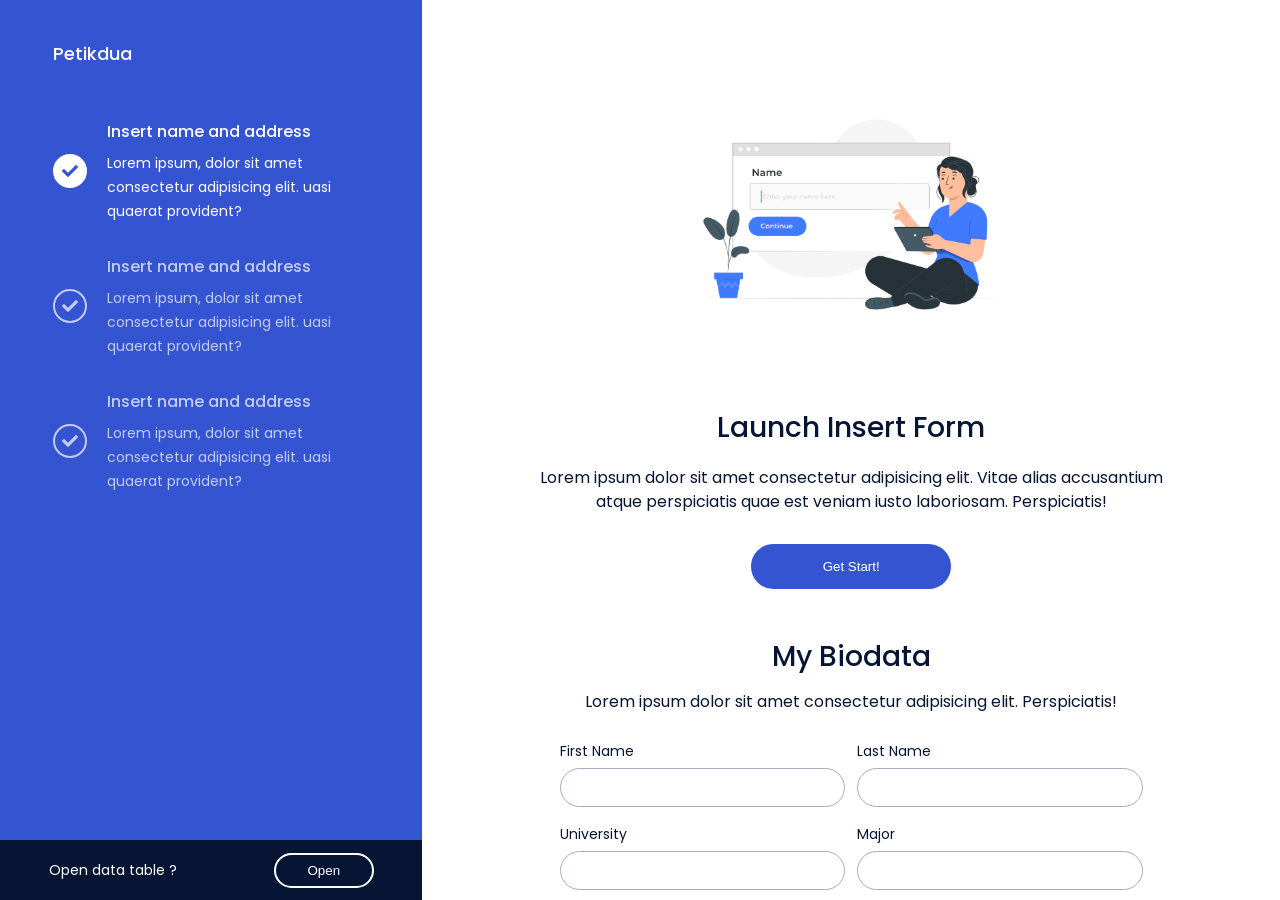
==== commit 9b39e24b: "effect hover and completed" ====
--- a/complete-data.html
+++ b/complete-data.html
@@ -26,7 +26,7 @@
                 <h3>Petikdua</h3>
 
                 <div class="line-proses">
-                    <div class="item-group">
+                    <div class="item-group item-group-1 active">
                         <div class="icon">
                             <div class="circle">
                                 <i class="fa fa-check"></i>
@@ -37,7 +37,7 @@
                             <p>Lorem ipsum, dolor sit amet consectetur adipisicing elit. uasi quaerat provident?</p>
                         </div>
                     </div>
-                    <div class="item-group">
+                    <div class="item-group item-group-2">
                         <div class="icon">
                             <div class="circle">
                                 <i class="fa fa-check"></i>
@@ -48,7 +48,7 @@
                             <p>Lorem ipsum, dolor sit amet consectetur adipisicing elit. uasi quaerat provident?</p>
                         </div>
                     </div>
-                    <div class="item-group">
+                    <div class="item-group item-group-3">
                         <div class="icon">
                             <div class="circle">
                                 <i class="fa fa-check"></i>
@@ -72,7 +72,7 @@
             </div>
         </div>
         <div class="complete-right">
-            <form class="container container2" action="" method="POST">
+            <form class="container" action="" method="POST">
                 <section class="form form-1">
                     <div class="content">
                         <div class="image">
@@ -81,7 +81,7 @@
                         <h2>Launch Insert Form</h2>
                         <p>Lorem ipsum dolor sit amet consectetur adipisicing elit. Vitae alias accusantium atque
                             perspiciatis quae est veniam iusto laboriosam. Perspiciatis!</p>
-                        <button class="btn-start">Get Start!</button>
+                        <button type="button" class="btn-start">Get Start!</button>
                     </div>
                 </section>
 
@@ -91,17 +91,39 @@
                         <p>Lorem ipsum dolor sit amet consectetur adipisicing elit. Perspiciatis!</p>
 
                         <div class="form-biodata">
+                            <div class="row" style="display: none;">
+                                <div class="col-12">
+                                    <div class="form-group">
+                                        <input type="email" value="" name="email" id="email">
+                                    </div>
+                                </div>
+                            </div>
+                            <div class="row" style="display: none;">
+                                <div class="col-12">
+                                    <div class="form-group">
+                                        <input type="password" value="" name="password" id="password">
+                                    </div>
+                                </div>
+                            </div>
+                            <div class="row" style="display: none;">
+                                <div class="col-12">
+                                    <div class="form-group">
+                                        <input type="text" value="" name="telp" id="telp">
+                                    </div>
+                                </div>
+                            </div>
+                            
                             <div class="row">
                                 <div class="col-6">
                                     <div class="form-group">
                                         <label for="">First Name</label>
-                                        <input type="text">
+                                        <input type="text" value="" name="fname" id="fname">
                                     </div>
                                 </div>
                                 <div class="col-6">
                                     <div class="form-group">
                                         <label for="">Last Name</label>
-                                        <input type="text">
+                                        <input type="text" name="lname" id="lname">
                                     </div>
                                 </div>
                             </div>
@@ -109,13 +131,13 @@
                                 <div class="col-6">
                                     <div class="form-group">
                                         <label for="">University</label>
-                                        <input type="text">
+                                        <input type="text" name="university" id="university">
                                     </div>
                                 </div>
                                 <div class="col-6">
                                     <div class="form-group">
                                         <label for="">Major</label>
-                                        <input type="text">
+                                        <input type="text" name="major" id="major">
                                     </div>
                                 </div>
                             </div>
@@ -123,13 +145,13 @@
                                 <div class="col-6">
                                     <div class="form-group">
                                         <label for="">Place of birth</label>
-                                        <input type="text">
+                                        <input type="text" name="placeBirth" id="placeBirth">
                                     </div>
                                 </div>
                                 <div class="col-6">
                                     <div class="form-group">
                                         <label for="">Date of birth</label>
-                                        <input type="date">
+                                        <input type="date" name="dateBirth" id="dateBirth">
                                     </div>
                                 </div>
                             </div>
@@ -137,7 +159,7 @@
                                 <div class="col-6">
                                     <div class="form-group">
                                         <label for="">Gender</label>
-                                        <select name="" id="">
+                                        <select name="gender" id="" id="gender">
                                             <option value="">Male</option>
                                             <option value="">Female</option>
                                         </select>
@@ -146,7 +168,7 @@
                                 <div class="col-6">
                                     <div class="form-group">
                                         <label for="">Zip Code</label>
-                                        <input type="number">
+                                        <input type="number" name="zipcode" id="zipcode">
                                     </div>
                                 </div>
                             </div>
@@ -154,7 +176,16 @@
                                 <div class="col-12">
                                     <div class="form-group">
                                         <label for="">Address</label>
-                                        <textarea name="" id="" cols="30" rows="4"></textarea>
+                                        <textarea name="address" id="address" cols="30" rows="4"></textarea>
+                                    </div>
+                                </div>
+                            </div>
+                            <div class="row">
+                                <div class="col-12">
+                                    <div class="form-group">
+                                        <div class="icon" id="btn-down">
+                                            <i class="fa fa-angle-double-down" aria-hidden="true"></i>
+                                        </div>
                                     </div>
                                 </div>
                             </div>
--- a/assets/scss/desktop-style.css
+++ b/assets/scss/desktop-style.css
@@ -277,6 +277,7 @@
             align-items: flex-start;
   }
   .completeData-page .completeData .complete-left .content .line-proses .item-group {
+    cursor: pointer;
     margin-bottom: 30px;
     display: -webkit-box;
     display: -ms-flexbox;
@@ -284,9 +285,49 @@
     -webkit-box-align: center;
         -ms-flex-align: center;
             align-items: center;
-    color: white;
+    color: rgba(255, 255, 255, 0.7);
   }
   .completeData-page .completeData .complete-left .content .line-proses .item-group .icon .circle {
+    margin-right: 20px;
+    background-color: transparent;
+    border: 2px solid rgba(255, 255, 255, 0.7);
+    height: 30px;
+    width: 30px;
+    border-radius: 60px;
+    display: -webkit-box;
+    display: -ms-flexbox;
+    display: flex;
+    -webkit-box-pack: center;
+        -ms-flex-pack: center;
+            justify-content: center;
+    -webkit-box-align: center;
+        -ms-flex-align: center;
+            align-items: center;
+  }
+  .completeData-page .completeData .complete-left .content .line-proses .item-group .icon .circle i {
+    color: rgba(255, 255, 255, 0.7);
+  }
+  .completeData-page .completeData .complete-left .content .line-proses .item-group .text h4 {
+    font-size: 16px;
+    line-height: 28px;
+    font-weight: 500;
+    margin-bottom: 5px;
+  }
+  .completeData-page .completeData .complete-left .content .line-proses .item-group .text p {
+    line-height: 24px;
+    font-size: 14px;
+  }
+  .completeData-page .completeData .complete-left .content .line-proses .item-group.active {
+    margin-bottom: 30px;
+    display: -webkit-box;
+    display: -ms-flexbox;
+    display: flex;
+    -webkit-box-align: center;
+        -ms-flex-align: center;
+            align-items: center;
+    color: white;
+  }
+  .completeData-page .completeData .complete-left .content .line-proses .item-group.active .icon .circle {
     margin-right: 20px;
     background-color: white;
     border: 2px solid white;
@@ -303,18 +344,8 @@
         -ms-flex-align: center;
             align-items: center;
   }
-  .completeData-page .completeData .complete-left .content .line-proses .item-group .icon .circle i {
+  .completeData-page .completeData .complete-left .content .line-proses .item-group.active .icon .circle i {
     color: #3554D1;
-  }
-  .completeData-page .completeData .complete-left .content .line-proses .item-group .text h4 {
-    font-size: 18px;
-    line-height: 28px;
-    font-weight: 500;
-    margin-bottom: 5px;
-  }
-  .completeData-page .completeData .complete-left .content .line-proses .item-group .text p {
-    line-height: 24px;
-    font-size: 14px;
   }
   .completeData-page .completeData .complete-left .footer {
     position: absolute;
@@ -443,6 +474,7 @@
     border: 2px solid #3554D1;
     background-color: #3554D1;
     color: white;
+    cursor: pointer;
   }
   .completeData-page .completeData .complete-right .form-2 .content h2 {
     font-size: 28px;
@@ -484,6 +516,7 @@
     -webkit-box-direction: normal;
         -ms-flex-direction: column;
             flex-direction: column;
+    position: relative;
   }
   .completeData-page .completeData .complete-right .form-2 .content .form-biodata .row .form-group label {
     margin-bottom: 10px;
@@ -516,6 +549,27 @@
   }
   .completeData-page .completeData .complete-right .form-2 .content .form-biodata .row .form-group textarea:focus {
     border: 1px solid #3554D1;
+  }
+  .completeData-page .completeData .complete-right .form-2 .content .form-biodata .row .form-group .icon {
+    position: relative;
+    width: 100%;
+    height: 40px;
+    cursor: pointer;
+  }
+  .completeData-page .completeData .complete-right .form-2 .content .form-biodata .row .form-group .icon i {
+    left: 50%;
+    right: 50%;
+    top: 0px;
+    position: absolute;
+    color: #3554D1;
+    -webkit-transition: 300ms;
+    transition: 300ms;
+    font-size: 20px;
+  }
+  .completeData-page .completeData .complete-right .form-2 .content .form-biodata .row .form-group .icon:hover i {
+    -webkit-transition: 300ms;
+    transition: 300ms;
+    top: 5px;
   }
   .readData-page {
     width: 100%;
